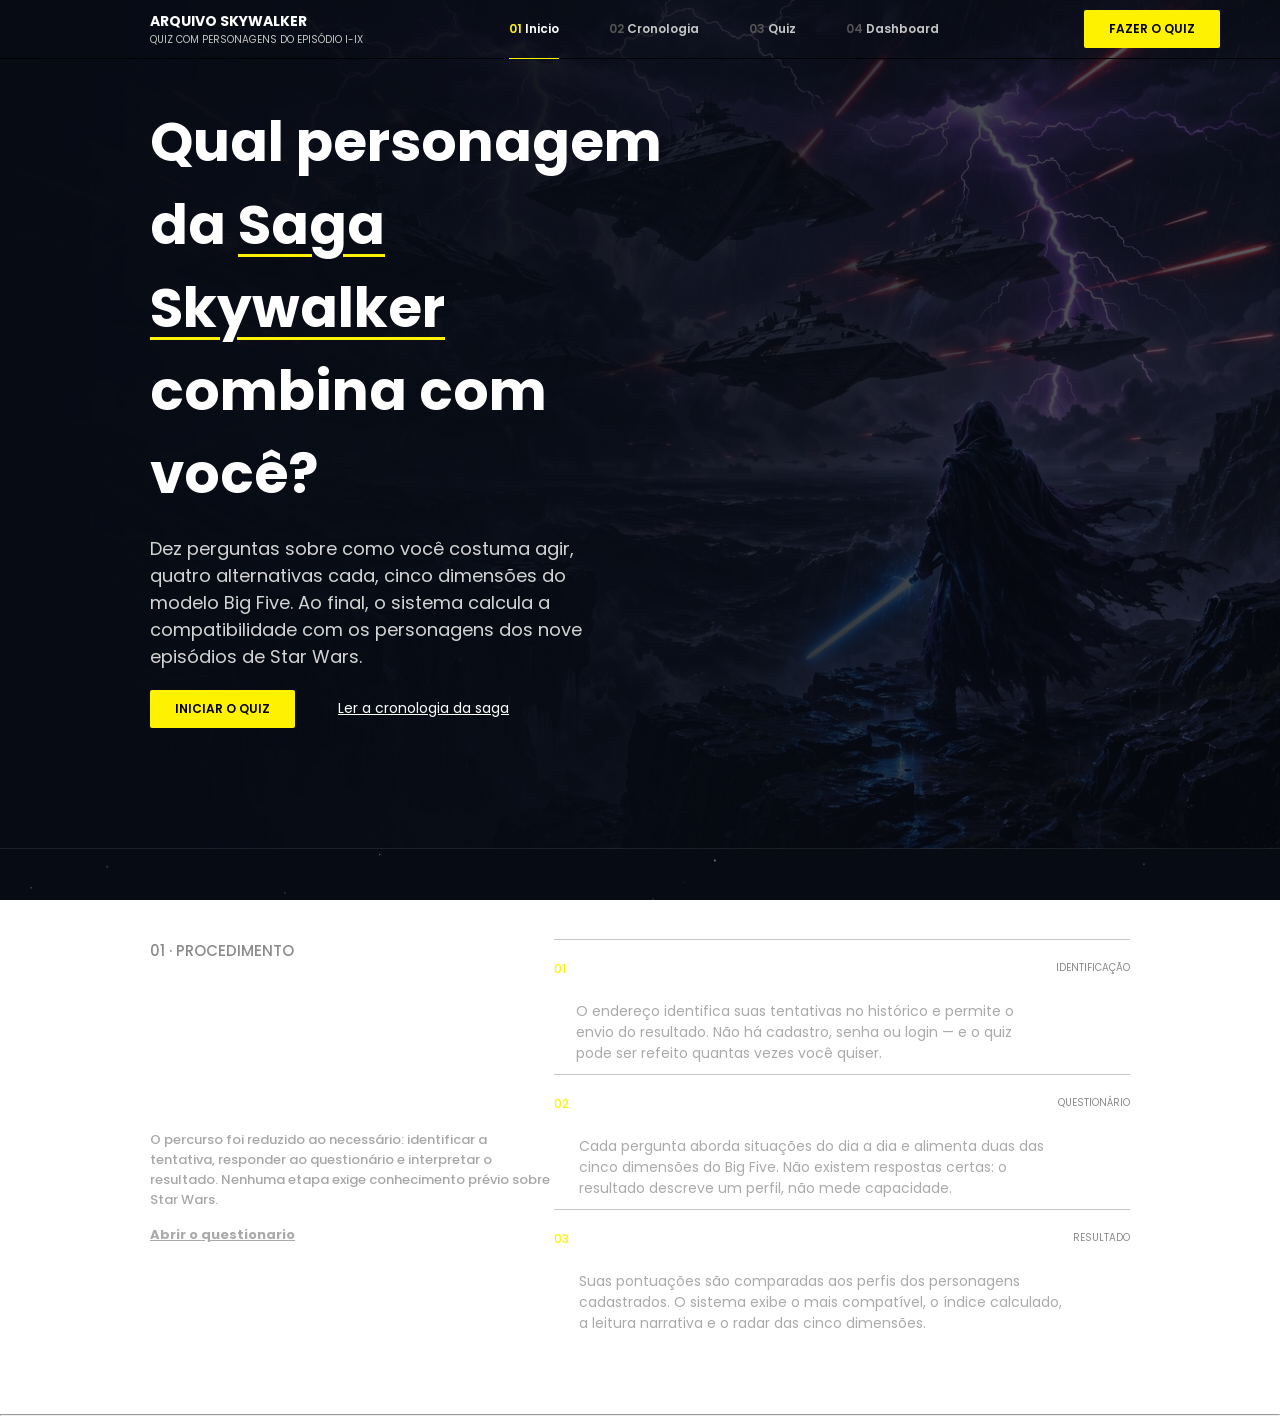
==== Front-End/index.html @ 15edf3e9 "feat: adicionar funcionalidade de mudança de estilo no cabeçalho ao rolar a página" ====
<!DOCTYPE html>
<html lang="pt-BR">
<head>
    <meta charset="UTF-8">
    <meta name="viewport" content="width=device-width, initial-scale=1.0">
    <title>Star Wars</title>
    <link rel="stylesheet" href="./css/style.css">
</head>
<body>
    <div class="fundoEstrela">
        <svg id="starfield" viewBox="0 0 1600 1000" preserveAspectRatio="xMidYMid slice"><circle cx="0.6" cy="182.3" r="0.81" fill="#dbe6ff" opacity="0.40"></circle><circle cx="64.1" cy="291.1" r="0.48" fill="#dbe6ff" opacity="0.57"></circle><circle cx="1483.1" cy="930.6" r="0.28" fill="#dbe6ff" opacity="0.33"></circle><circle cx="88.6" cy="624.9" r="0.81" fill="#dbe6ff" opacity="0.57"></circle><circle cx="870.4" cy="361.8" r="0.27" fill="#dbe6ff" opacity="0.19"></circle><circle cx="994.9" cy="278.3" r="1.00" fill="#dbe6ff" opacity="0.49"></circle><circle cx="1231.8" cy="765.7" r="0.60" fill="#dbe6ff" opacity="0.49"></circle><circle cx="883.2" cy="956.0" r="1.11" fill="#dbe6ff" opacity="0.53"></circle><circle cx="536.5" cy="230.8" r="0.91" fill="#dbe6ff" opacity="0.33"></circle><circle cx="1174.4" cy="551.3" r="0.89" fill="#dbe6ff" opacity="0.21"></circle><circle cx="977.3" cy="179.9" r="1.31" fill="#dbe6ff" opacity="0.32"></circle><circle cx="994.2" cy="416.2" r="1.01" fill="#dbe6ff" opacity="0.41"></circle><circle cx="1307.8" cy="511.3" r="0.28" fill="#dbe6ff" opacity="0.35"></circle><circle cx="280.6" cy="920.6" r="1.22" fill="#dbe6ff" opacity="0.53"></circle><circle cx="1386.1" cy="189.8" r="1.06" fill="#dbe6ff" opacity="0.54"></circle><circle cx="829.9" cy="712.6" r="0.54" fill="#dbe6ff" opacity="0.62"></circle><circle cx="595.5" cy="216.9" r="0.81" fill="#dbe6ff" opacity="0.25"></circle><circle cx="871.9" cy="466.2" r="0.84" fill="#dbe6ff" opacity="0.15"></circle><circle cx="36.6" cy="949.4" r="1.24" fill="#dbe6ff" opacity="0.53"></circle><circle cx="361.7" cy="353.9" r="1.12" fill="#dbe6ff" opacity="0.22"></circle><circle cx="1451.9" cy="892.2" r="1.07" fill="#dbe6ff" opacity="0.30"></circle><circle cx="1292.2" cy="588.5" r="0.91" fill="#dbe6ff" opacity="0.17"></circle><circle cx="1559.2" cy="762.9" r="1.31" fill="#dbe6ff" opacity="0.32"></circle><circle cx="796.3" cy="123.9" r="1.11" fill="#dbe6ff" opacity="0.50"></circle><circle cx="588.5" cy="551.0" r="0.97" fill="#dbe6ff" opacity="0.38"></circle><circle cx="405.3" cy="992.1" r="0.80" fill="#dbe6ff" opacity="0.31"></circle><circle cx="359.7" cy="867.8" r="1.03" fill="#dbe6ff" opacity="0.40"></circle><circle cx="190.6" cy="428.6" r="1.24" fill="#dbe6ff" opacity="0.20"></circle><circle cx="104.7" cy="864.7" r="0.65" fill="#dbe6ff" opacity="0.41"></circle><circle cx="814.5" cy="999.3" r="0.90" fill="#dbe6ff" opacity="0.19"></circle><circle cx="442.5" cy="905.6" r="0.41" fill="#dbe6ff" opacity="0.36"></circle><circle cx="421.1" cy="361.5" r="0.34" fill="#dbe6ff" opacity="0.26"></circle><circle cx="803.4" cy="924.4" r="1.01" fill="#dbe6ff" opacity="0.44"></circle><circle cx="105.2" cy="23.3" r="0.40" fill="#dbe6ff" opacity="0.23"></circle><circle cx="780.5" cy="934.1" r="0.91" fill="#dbe6ff" opacity="0.49"></circle><circle cx="1176.2" cy="904.2" r="0.40" fill="#dbe6ff" opacity="0.60"></circle><circle cx="344.5" cy="212.0" r="0.98" fill="#dbe6ff" opacity="0.40"></circle><circle cx="1359.9" cy="960.2" r="1.14" fill="#dbe6ff" opacity="0.21"></circle><circle cx="1477.5" cy="388.6" r="0.26" fill="#dbe6ff" opacity="0.41"></circle><circle cx="1528.8" cy="608.9" r="0.49" fill="#dbe6ff" opacity="0.49"></circle><circle cx="1037.7" cy="392.3" r="0.58" fill="#dbe6ff" opacity="0.40"></circle><circle cx="533.8" cy="378.7" r="0.30" fill="#dbe6ff" opacity="0.46"></circle><circle cx="851.0" cy="284.7" r="0.43" fill="#dbe6ff" opacity="0.43"></circle><circle cx="531.5" cy="623.3" r="0.62" fill="#dbe6ff" opacity="0.21"></circle><circle cx="1429.9" cy="350.1" r="1.14" fill="#dbe6ff" opacity="0.32"></circle><circle cx="684.2" cy="258.1" r="0.27" fill="#dbe6ff" opacity="0.51"></circle><circle cx="1003.8" cy="116.7" r="1.28" fill="#dbe6ff" opacity="0.48"></circle><circle cx="1209.4" cy="460.4" r="0.41" fill="#dbe6ff" opacity="0.51"></circle><circle cx="349.6" cy="425.4" r="0.83" fill="#dbe6ff" opacity="0.48"></circle><circle cx="1142.8" cy="738.7" r="0.96" fill="#dbe6ff" opacity="0.50"></circle><circle cx="611.4" cy="3.7" r="0.69" fill="#dbe6ff" opacity="0.55"></circle><circle cx="15.5" cy="597.9" r="0.53" fill="#dbe6ff" opacity="0.21"></circle><circle cx="1378.2" cy="459.3" r="0.37" fill="#dbe6ff" opacity="0.22"></circle><circle cx="1090.9" cy="298.1" r="1.19" fill="#dbe6ff" opacity="0.44"></circle><circle cx="1014.2" cy="207.2" r="1.20" fill="#dbe6ff" opacity="0.57"></circle><circle cx="1029.5" cy="674.4" r="1.10" fill="#dbe6ff" opacity="0.15"></circle><circle cx="849.4" cy="980.3" r="0.67" fill="#dbe6ff" opacity="0.15"></circle><circle cx="606.5" cy="81.8" r="1.02" fill="#dbe6ff" opacity="0.54"></circle><circle cx="904.9" cy="542.2" r="0.43" fill="#dbe6ff" opacity="0.37"></circle><circle cx="208.0" cy="963.1" r="1.17" fill="#dbe6ff" opacity="0.21"></circle><circle cx="689.1" cy="667.1" r="1.32" fill="#dbe6ff" opacity="0.58"></circle><circle cx="259.9" cy="941.4" r="1.30" fill="#dbe6ff" opacity="0.23"></circle><circle cx="1012.7" cy="968.5" r="0.28" fill="#dbe6ff" opacity="0.14"></circle><circle cx="556.1" cy="184.7" r="0.25" fill="#dbe6ff" opacity="0.44"></circle><circle cx="123.6" cy="986.4" r="0.96" fill="#dbe6ff" opacity="0.28"></circle><circle cx="510.8" cy="949.3" r="0.74" fill="#dbe6ff" opacity="0.54"></circle><circle cx="1453.2" cy="589.9" r="0.31" fill="#dbe6ff" opacity="0.14"></circle><circle cx="1295.8" cy="274.7" r="1.08" fill="#dbe6ff" opacity="0.39"></circle><circle cx="517.0" cy="653.1" r="0.84" fill="#dbe6ff" opacity="0.29"></circle><circle cx="820.3" cy="841.7" r="1.19" fill="#dbe6ff" opacity="0.25"></circle><circle cx="186.4" cy="531.9" r="0.27" fill="#dbe6ff" opacity="0.23"></circle><circle cx="752.9" cy="527.1" r="0.70" fill="#dbe6ff" opacity="0.48"></circle><circle cx="396.0" cy="313.4" r="1.28" fill="#dbe6ff" opacity="0.33"></circle><circle cx="692.9" cy="86.9" r="1.33" fill="#dbe6ff" opacity="0.51"></circle><circle cx="499.7" cy="831.7" r="1.03" fill="#dbe6ff" opacity="0.30"></circle><circle cx="1157.5" cy="388.2" r="0.76" fill="#dbe6ff" opacity="0.51"></circle><circle cx="1044.3" cy="116.2" r="0.99" fill="#dbe6ff" opacity="0.61"></circle><circle cx="1427.5" cy="519.5" r="1.17" fill="#dbe6ff" opacity="0.48"></circle><circle cx="54.1" cy="635.5" r="0.79" fill="#dbe6ff" opacity="0.14"></circle><circle cx="1157.0" cy="599.3" r="1.14" fill="#dbe6ff" opacity="0.34"></circle><circle cx="357.6" cy="171.3" r="1.06" fill="#dbe6ff" opacity="0.55"></circle><circle cx="577.0" cy="841.8" r="0.92" fill="#dbe6ff" opacity="0.44"></circle><circle cx="559.9" cy="249.8" r="0.43" fill="#dbe6ff" opacity="0.32"></circle><circle cx="754.9" cy="2.7" r="0.65" fill="#dbe6ff" opacity="0.23"></circle><circle cx="202.8" cy="678.4" r="0.67" fill="#dbe6ff" opacity="0.59"></circle><circle cx="918.2" cy="783.1" r="0.42" fill="#dbe6ff" opacity="0.24"></circle><circle cx="1401.7" cy="403.4" r="0.97" fill="#dbe6ff" opacity="0.21"></circle><circle cx="181.3" cy="640.4" r="0.59" fill="#dbe6ff" opacity="0.16"></circle><circle cx="1417.8" cy="465.1" r="0.65" fill="#dbe6ff" opacity="0.15"></circle><circle cx="791.4" cy="159.4" r="0.76" fill="#dbe6ff" opacity="0.41"></circle><circle cx="1558.8" cy="702.7" r="1.23" fill="#dbe6ff" opacity="0.23"></circle><circle cx="1069.5" cy="138.8" r="0.83" fill="#dbe6ff" opacity="0.42"></circle><circle cx="954.3" cy="666.8" r="0.93" fill="#dbe6ff" opacity="0.33"></circle><circle cx="646.0" cy="37.9" r="0.86" fill="#dbe6ff" opacity="0.23"></circle><circle cx="428.5" cy="522.0" r="0.66" fill="#dbe6ff" opacity="0.29"></circle><circle cx="963.3" cy="696.9" r="0.40" fill="#dbe6ff" opacity="0.34"></circle><circle cx="72.7" cy="199.9" r="0.58" fill="#dbe6ff" opacity="0.50"></circle><circle cx="1063.7" cy="455.2" r="1.13" fill="#dbe6ff" opacity="0.17"></circle><circle cx="819.2" cy="298.1" r="0.78" fill="#dbe6ff" opacity="0.30"></circle><circle cx="227.1" cy="569.1" r="0.60" fill="#dbe6ff" opacity="0.19"></circle><circle cx="209.9" cy="462.5" r="1.32" fill="#dbe6ff" opacity="0.29"></circle><circle cx="507.3" cy="173.6" r="0.63" fill="#dbe6ff" opacity="0.36"></circle><circle cx="394.8" cy="577.9" r="0.73" fill="#dbe6ff" opacity="0.56"></circle><circle cx="776.2" cy="466.4" r="0.66" fill="#dbe6ff" opacity="0.42"></circle><circle cx="511.7" cy="532.9" r="0.27" fill="#dbe6ff" opacity="0.60"></circle><circle cx="605.3" cy="456.8" r="0.79" fill="#dbe6ff" opacity="0.34"></circle><circle cx="1576.0" cy="64.6" r="0.73" fill="#dbe6ff" opacity="0.21"></circle><circle cx="1111.9" cy="155.5" r="0.27" fill="#dbe6ff" opacity="0.40"></circle><circle cx="1122.1" cy="383.5" r="0.79" fill="#dbe6ff" opacity="0.16"></circle><circle cx="385.7" cy="379.7" r="1.07" fill="#dbe6ff" opacity="0.13"></circle></svg>
    </div>

    <header>
        <div class="tituloHeader">
            <h1>ARQUIVO SKYWALKER</h1>
            <p>QUIZ COM PERSONAGENS DO EPISÓDIO I-IX</p>
        </div>

        <nav class="navHeader" aria-label="Navegação principal">
            <ol>
                <li class="ativo"><a href="#inicio">Inicio</a></li>
                <li><a href="#cronologia">Cronologia</a></li>
                <li><a href="#quiz">Quiz</a></li>
                <li><a href="#dashboard">Dashboard</a></li>
            </ol>
        </nav>
        <div class="div_buttonsHeader">
            <a href="#quiz" class="botaoQuiz">Fazer o Quiz</a>
        </div>
    </header>

    <main>
        <section class="hero" id="inicio">
            <h1>
                Qual personagem da <span>Saga Skywalker</span> combina com você?
            </h1>
            <p>
                Dez perguntas sobre como você costuma agir, quatro alternativas cada, cinco dimensões do modelo Big Five. Ao final, o sistema calcula a compatibilidade com os personagens dos nove episódios de Star Wars.
            </p>
            <div class="div_linksHero">
                <a href="./pages/quiz.html" class="botaoQuiz">
                    Iniciar o Quiz
                </a>
                <a href="./pages/linhaTempo.html">Ler a cronologia da saga</a>
            </div>
        </section>

        <section class="comoFunciona">
            <div class="div_comoFunciona_texto">
                <p>01 · Procedimento</p>
                <h1>
                    Três etapas, nenhuma conta.
                </h1>
                <p>
                    O percurso foi reduzido ao necessário: identificar a tentativa, responder ao questionário e interpretar o resultado. Nenhuma etapa exige conhecimento prévio sobre Star Wars.
                </p>
                <a href="./pages/quiz.html">Abrir o questionario</a>
            </div>

            <ol >
                <li>
                    <span>01</span>
                    <div>
                        <h1>Um e-mail, sem criar conta</h1>
                        <p>O endereço identifica suas tentativas no histórico e permite o envio do resultado. Não há cadastro, senha ou login — e o quiz pode ser refeito quantas vezes você quiser.</p>
                    </div>
                    <p>Identificação</p>
                </li>
                <li>
                    <span>02</span>
                    <div>
                        <h1>Dez perguntas, quatro alternativas</h1>
                        <p>Cada pergunta aborda situações do dia a dia e alimenta duas das cinco dimensões do Big Five. Não existem respostas certas: o resultado descreve um perfil, não mede capacidade.</p>
                    </div>
                    <p>Questionário</p>
                </li>
                <li>
                    <span>03</span>
                    <div>
                        <h1>Comparação com vinte perfis da saga</h1>
                        <p>Suas pontuações são comparadas aos perfis dos personagens cadastrados. O sistema exibe o mais compatível, o índice calculado, a leitura narrativa e o radar das cinco dimensões.</p>
                    </div>
                    <p>Resultado</p>
                </li>
            </ol>
        </section>

        <section class="modelo"></section>
        <section class="cronologia" id="cronologia"></section>
        <section class="resultado" id="dashboard"></section>
        <section class="cta" id="quiz"></section>
    </main>

    <footer>
        <div>
            <div></div>
            <div></div>
            <div></div>
        </div>
        <hr>
        <div></div>
    </footer>

    <script>
        const itensMenu = document.querySelectorAll(".navHeader ol li");

        itensMenu.forEach((item) => {
            item.querySelector("a").addEventListener("click", () => {
                itensMenu.forEach((outroItem) => {
                    outroItem.classList.remove("ativo");
                });
                item.classList.add("ativo");
            });
        });

        const header = document.querySelector("header");
        const hero = document.querySelector(".hero");

        const atualizarHeader = () => {
            const limiteDeRolagem = 80;
            header.classList.toggle("header-solid", window.scrollY > limiteDeRolagem);
        };

        atualizarHeader();
        window.addEventListener("scroll", atualizarHeader);
    </script>
</body>
</html>
---- Front-End/css/style.css ----
@import url('https://fonts.googleapis.com/css2?family=Poppins:ital,wght@0,100;0,200;0,300;0,400;0,500;0,600;0,700;0,800;0,900;1,100;1,200;1,300;1,400;1,500;1,600;1,700;1,800;1,900&family=Roboto:ital,wght@0,100..900;1,100..900&display=swap');

*{
    margin: 0;
    padding: 0;
    box-sizing: border-box;
    font-family: "Poppins", Arial, Helvetica, sans-serif;
}

html{
    font-size: 62.5%;
    scroll-behavior: smooth;
}

.fundoEstrela{
    position: fixed;
    inset: 0;
    z-index: -10;
    overflow: hidden;
    background-color: #070b14;
}

#starfield{
    width: 100%;
    height: 100%;
    display: block;
}

header{
    display: flex;
    padding: 10px 60px;
    justify-content: space-between;
    align-items: center;
    border-bottom: 1px solid black;
    position: fixed;
    top: 0;
    left: 0;
    width: 100vw;
    z-index: 1000;
    color: #fff;
    padding-left: 150px;
}

header h1{
    font-size: 1.4rem;
}

.tituloHeader p{
    color: #c5c5c5;
}

.navHeader ol {
    display: flex;
    list-style: none;
    counter-reset: item;
}

.navHeader ol li {
    margin: 0 25px;
    counter-increment: item;
    font-size: 1.2rem;
    font-weight: 600;
    color: #c5c5c5;
    transition: color .15s ease;
    cursor: pointer;
}

.navHeader ol li a {
    color: inherit;
    text-decoration: none;
}

main section {
    scroll-margin-top: 80px;
}

.navHeader ol li::before {
    content: "0" counter(item) " ";
    color: #555;
    transition: color .15s ease;
}

.navHeader ol li.ativo {
    color: #fff;
    position: relative;
}

.navHeader ol li.ativo::after {
    content: "";
    position: absolute;
    left: 0;
    bottom: -21px;
    width: 100%;
    height: 1px;
    background-color: #fff200;
}

.navHeader ol li.ativo::before {
    color: #fff200;
}

.hero span{
    text-decoration: underline;
    text-decoration-color: #fff200;
    text-decoration-thickness: 3px;
    text-underline-offset: 10px;
}

.botaoQuiz {
    display: inline-block;
    text-decoration: none;
    background-color: #fff200;
    color: black;
    padding: 10px 25px;
    border-radius: 2px;
    font-size: 1.2rem;
    font-weight: 600;
    text-transform: uppercase;
}

main{
    /* padding: 0px 110px; */
    
    /* background-size: cover; */
}

.hero{
    display: flex;
    flex-direction: column;
    gap: 20px;
    color: #fff;
    background-image:
        linear-gradient(to right, #070B14 0%, rgba(7, 11, 20, 0.938) 45%, rgba(7, 11, 20, 0.503) 100%),
        linear-gradient(to left, #070b1451 0%, rgba(7, 11, 20, 0.056) 45%, rgba(7, 11, 20, 0.001) 100%),
        url("../img/fundoSecaoHero.jpg");
    background-position: center;
    background-size: cover;
    padding-left: 150px;
    padding-top: 100px;
    padding-bottom: 120px;
    border-bottom: 1px solid #5555554a;
}

.hero h1{
    font-size: 5.5rem;
    width: 40vw;
    margin: 0;
    padding: 0;
}

.hero p{
    font-size: 1.8rem;
    width: 35vw;
    color: #d4d4d4;
}

.div_linksHero a:nth-child(2){
    font-size: 1.4rem;
    margin-left: 40px;
    color: #fff;
}

.div_linksHero a:nth-child(2):hover{
    color: #fff200;
    transition: .5s;

}

.comoFunciona{
    display: flex;
    padding: 0px 150px;
    color: #fff;
    margin: 80px 0px;
}

.comoFunciona ol{
    list-style: none;
}

.comoFunciona ol li{
    display: flex;
    border-top: .01px solid #7c7c7c6c;
    margin-top: 10px;
    width: 45vw;
    gap: 10px;
    justify-content: space-between;
}

.comoFunciona ol li span{
    color: #fff200;
    font-size: 1.2rem;
    font-weight: 500;
    margin-top: 20px;
}

.comoFunciona ol li p{
    color: #8b8b8b;
    text-transform: uppercase;
    margin-top: 20px;
}

.comoFunciona ol li div{
    margin-top: 20px;
}

.comoFunciona ol li div h1{
    font-size: 1.7rem;
    font-weight: 500;
}

.comoFunciona ol li div p{
    font-size: 1.4rem;
    color: #aaaaaa;
    margin-top: 15px;
    text-transform: none;
}

.div_comoFunciona_texto{
    display: flex;
    flex-direction: column;
    gap: 15px;
    margin-top: 10px;
}

.div_comoFunciona_texto p:first-child{
    font-size: 1.5rem;
    color: #8b8b8b;
    text-transform: uppercase;
}

.div_comoFunciona_texto h1{
    font-size: 4.6rem;
}

.div_comoFunciona_texto p{
    font-size: 1.3rem;
    color: #a7a7a7;
    font-weight: 500;
    width: 400px;
}

.div_comoFunciona_texto a{
    color: #aaaaaa;
    font-size: 1.3rem;
    font-weight: 700;
}
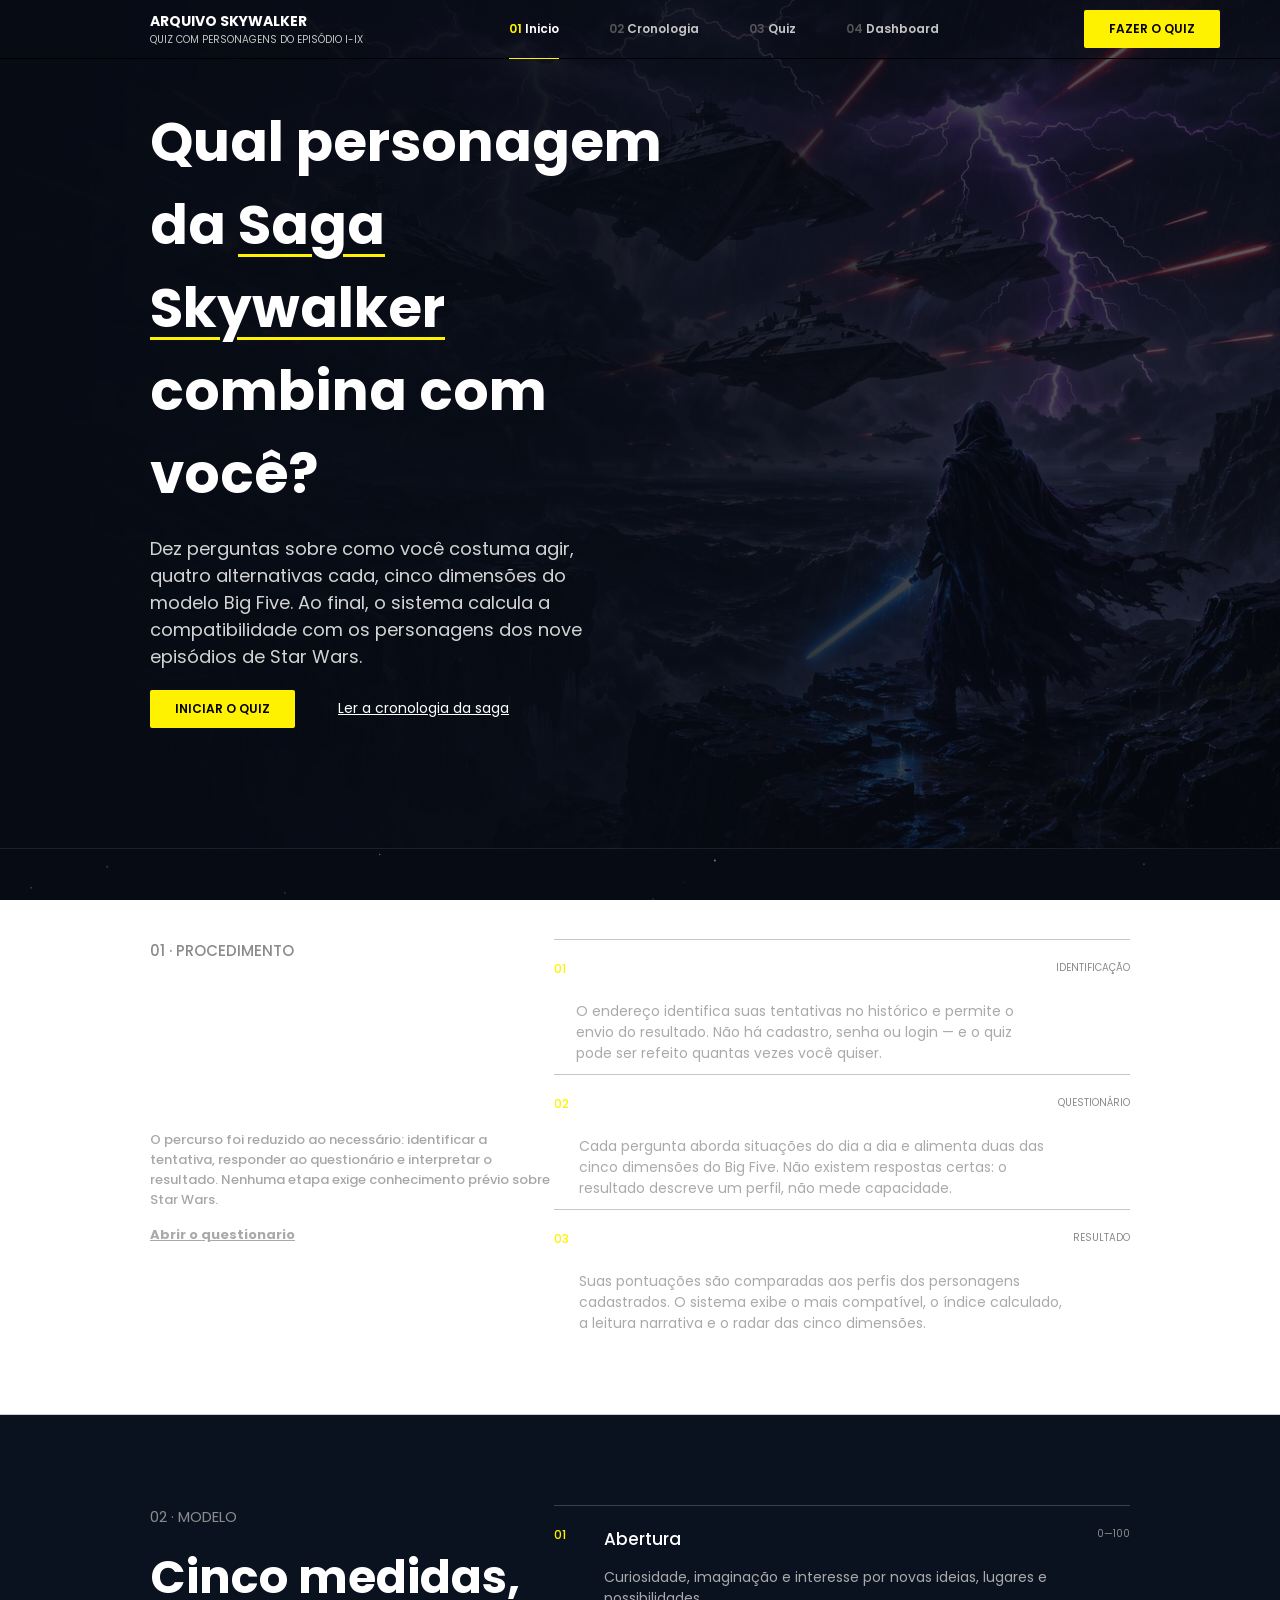
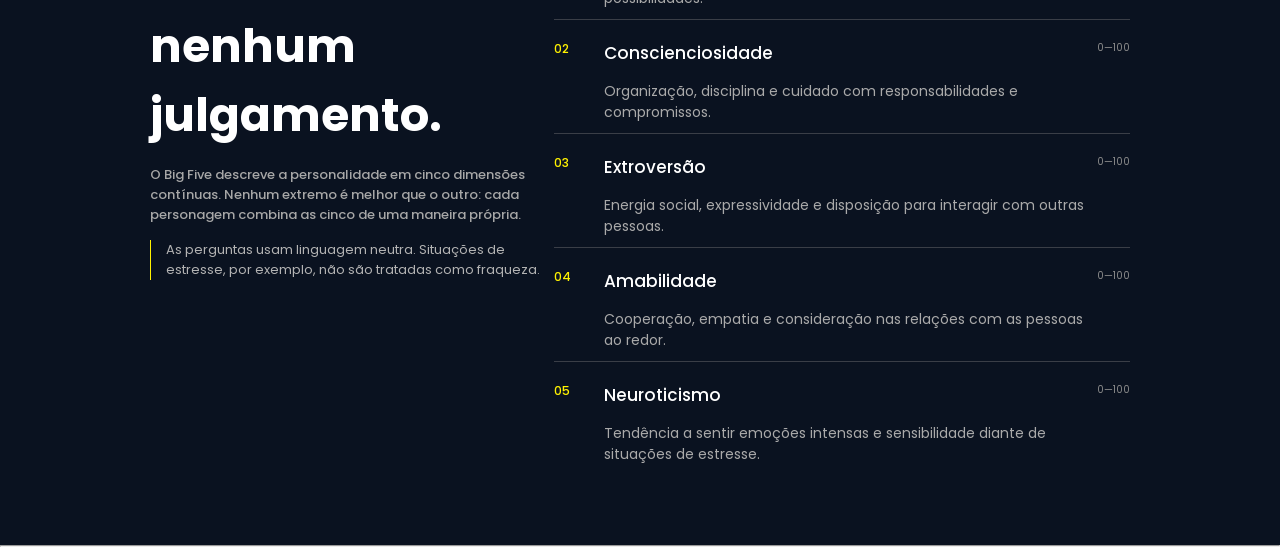
==== commit 0a64281e: "feat: adicionar seção "modelo" com descrição e lista de características" ====
--- a/Front-End/index.html
+++ b/Front-End/index.html
@@ -86,7 +86,67 @@
             </ol>
         </section>
 
-        <section class="modelo"></section>
+        <section class="modelo">
+            <div class="div_modelo_texto">
+                <p>02 · Modelo</p>
+                <h1>
+                    Cinco medidas, nenhum julgamento.
+                </h1>
+                <p class="modelo_p_intro">
+                    O Big Five descreve a personalidade em cinco dimensões contínuas. Nenhum extremo é melhor que o outro: cada personagem combina as cinco de uma maneira própria.
+                </p>
+
+                <p class="modelo_p_aviso">
+                    As perguntas usam linguagem neutra. Situações de estresse, por exemplo, não são tratadas como fraqueza.
+                </p>
+
+            </div>
+
+            <ol >
+                <li>
+                    <span>01</span>
+                    <div>
+                        <h1>Abertura</h1>
+                        <p>Curiosidade, imaginação e interesse por novas ideias, lugares e possibilidades.</p>
+                    </div>
+                    <p>0—100</p>
+                </li>
+                <li>
+                    <span>02</span>
+                    <div>
+                        <h1>Conscienciosidade</h1>
+                        <p>Organização, disciplina e cuidado com responsabilidades e compromissos.</p>
+                    </div>
+                    <p>0—100</p>
+                </li>
+                <li>
+                    <span>03</span>
+                    <div>
+                        <h1>Extroversão</h1>
+                        <p>Energia social, expressividade e disposição para interagir com outras pessoas.</p>
+                    </div>
+                    <p>0—100</p>
+                </li>
+                <li>
+                    <span>04</span>
+                    <div>
+                        <h1>Amabilidade</h1>
+                        <p>Cooperação, empatia e consideração nas relações com as pessoas ao redor.</p>
+                    </div>
+                    <p>0—100</p>
+                </li>
+                <li>
+                    <span>05</span>
+                    <div>
+                        <h1>Neuroticismo</h1>
+                        <p>Tendência a sentir emoções intensas e sensibilidade diante de situações de estresse.</p>
+                    </div>
+                    <p>0—100</p>
+                </li>
+            </ol>
+        </section>
+
+
         <section class="cronologia" id="cronologia"></section>
         <section class="resultado" id="dashboard"></section>
         <section class="cta" id="quiz"></section>
--- a/Front-End/css/style.css
+++ b/Front-End/css/style.css
@@ -39,6 +39,12 @@
     z-index: 1000;
     color: #fff;
     padding-left: 150px;
+    background-color: transparent;
+    transition: background-color .3s ease;
+}
+
+header.header-solid{
+    background-color: #070B14;
 }
 
 header h1{
@@ -170,7 +176,9 @@
     display: flex;
     padding: 0px 150px;
     color: #fff;
-    margin: 80px 0px;
+    margin-top: 80px;
+    padding-bottom: 80px;
+    border-bottom: 1px solid #5555554a;
 }
 
 .comoFunciona ol{
@@ -243,4 +251,95 @@
     color: #aaaaaa;
     font-size: 1.3rem;
     font-weight: 700;
+}
+
+.modelo{
+    display: flex;
+    padding: 80px 150px;
+    color: #fff;
+    background-color: #0A1220;
+    /* margin: 80px 0px; */
+}
+
+.modelo ol{
+    list-style: none;
+}
+
+.modelo ol li{
+    display: flex;
+    border-top: .01px solid #7c7c7c6c;
+    margin-top: 10px;
+    width: 45vw;
+    gap: 10px;
+    justify-content: space-between;
+}
+
+.modelo ol li span{
+    width: 40px;      /* coluna fixa para o número */
+    flex-shrink: 0;
+    color: #fff200;
+    font-size: 1.2rem;
+    font-weight: 500;
+    margin-top: 20px;
+}
+
+.modelo ol li p{
+    color: #8b8b8b;
+    text-transform: uppercase;
+    margin-top: 20px;
+}
+
+.modelo ol li div{
+    margin-top: 20px;
+    flex: 1;
+}
+
+.modelo ol li div h1{
+    font-size: 1.7rem;
+    font-weight: 500;
+}
+
+.modelo ol li div p{
+    font-size: 1.4rem;
+    color: #aaaaaa;
+    margin-top: 15px;
+    text-transform: none;
+}
+
+.div_modelo_texto{
+    display: flex;
+    flex-direction: column;
+    gap: 15px;
+    margin-top: 10px;
+}
+
+.div_modelo_texto p:first-child{
+    font-size: 1.5rem;
+    color: #8b8b8b;
+    text-transform: uppercase;
+}
+
+.div_modelo_texto h1{
+    font-size: 4.6rem;
+}
+
+.modelo_p_intro{
+    font-size: 1.3rem;
+    color: #a7a7a7;
+    font-weight: 500;
+    width: 400px;
+}
+
+.div_modelo_texto a{
+    color: #aaaaaa;
+    font-size: 1.3rem;
+    font-weight: 700;
+}
+
+.modelo_p_aviso{
+    border-left: #fff200 1px solid;
+    padding-left: 15px;
+    font-size: 1.3rem;
+    width: 400px;
+    color: #b3b3b3;
 }
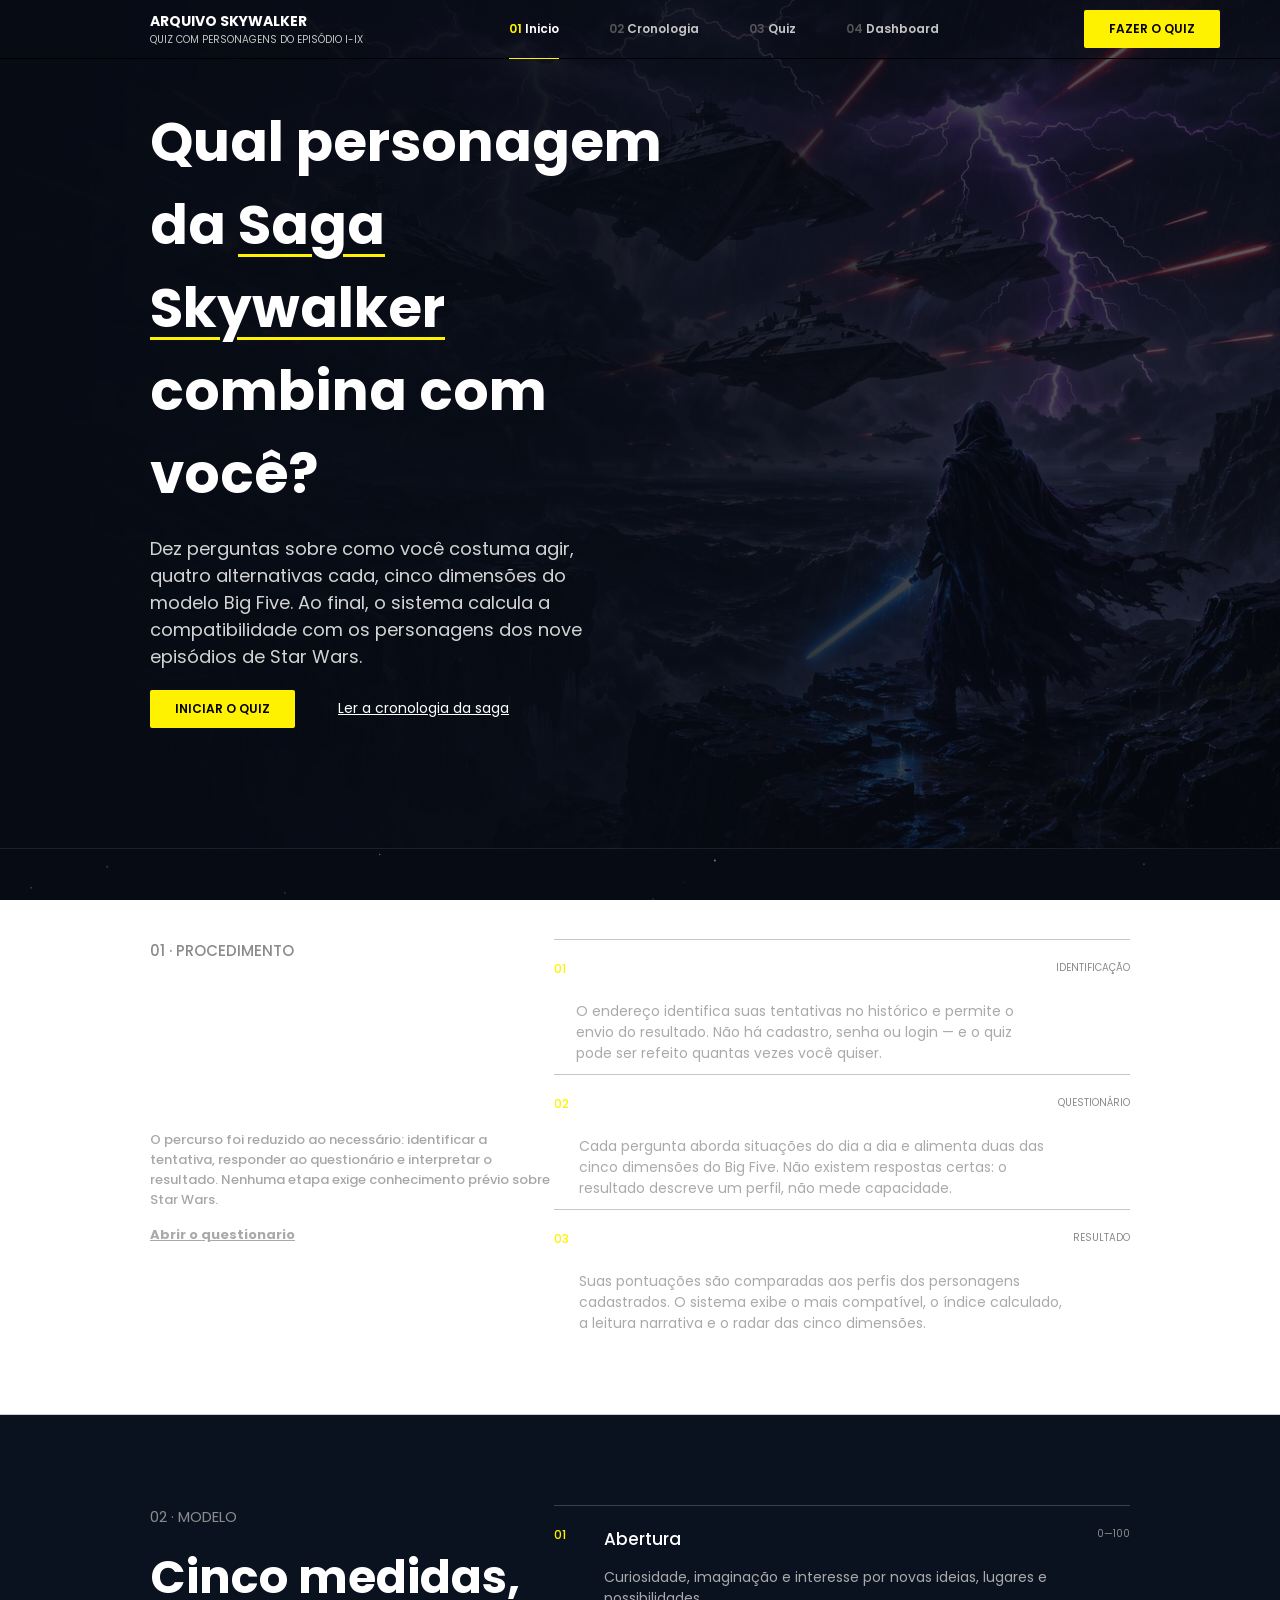
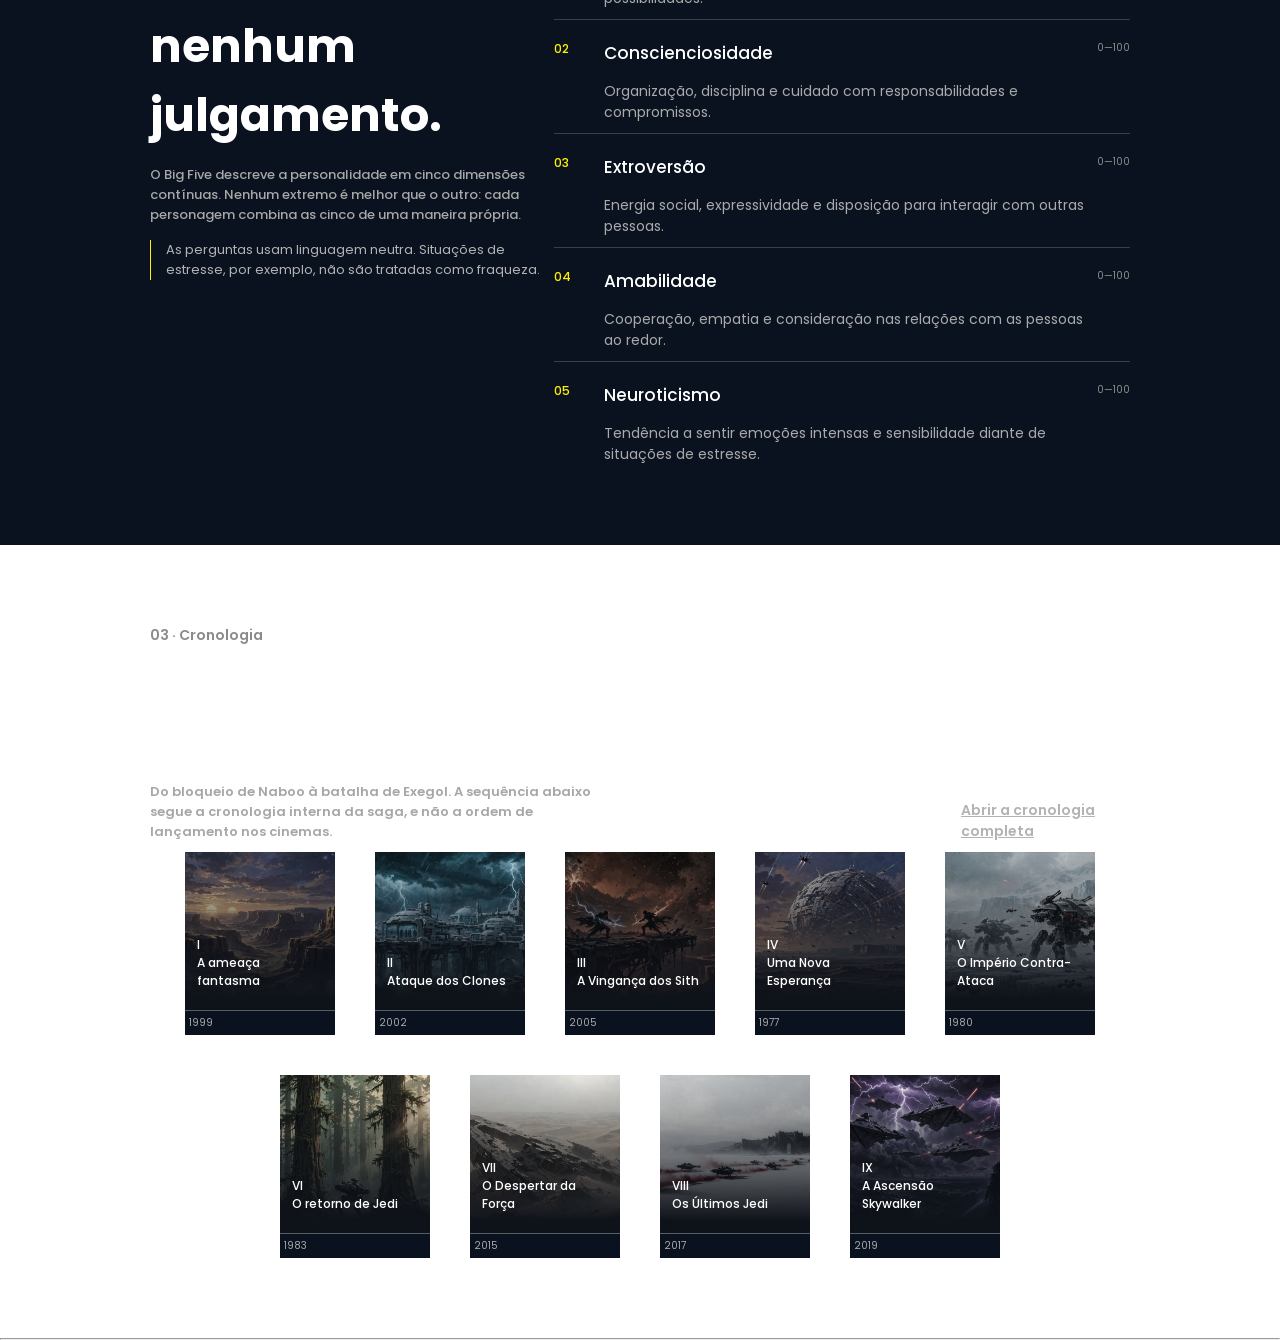
==== commit ea1fa7d9: "feat: adicionar seção "cronologia" com episódios e links para a linha do tempo" ====
--- a/Front-End/index.html
+++ b/Front-End/index.html
@@ -146,8 +146,109 @@
             </ol>
         </section>
 
-
-        <section class="cronologia" id="cronologia"></section>
+        <section class="cronologia" id="cronologia">
+            <div class="div_cronologia">
+                <div>
+                    <p>
+                        03 · Cronologia
+                    </p>
+                    <h1>
+                        Nove episódios, em ordem de história.
+                    </h1>
+                    <p>
+                        Do bloqueio de Naboo à batalha de Exegol. A sequência abaixo segue a cronologia interna da saga, e não a ordem de lançamento nos cinemas.
+                    </p>
+                </div>
+                <a href="./pages/linhaTempo.html">Abrir a cronologia completa</a>
+            </div>
+
+            <ol>
+                <li>
+                    <a class="card_cronologia card_ep1" href="./pages/linhaTempo.html" >
+                        <div class="card" >
+                            <p>I</p>
+                            <p>A ameaça fantasma</p>
+                        </div>
+                        <p>1999</p>
+                    </a>
+                </li>
+                <li>
+                    <a class="card_cronologia card_ep2" href="./pages/linhaTempo.html" >
+                        <div class="card" >
+                            <p>II</p>
+                            <p>Ataque dos Clones</p>
+                        </div>
+                        <p>2002</p>
+                    </a>
+                </li>
+                <li>
+                    <a class="card_cronologia card_ep3" href="./pages/linhaTempo.html" >
+                        <div class="card" >
+                            <p>III</p>
+                            <p>A Vingança dos Sith</p>
+                        </div>
+                        <p>2005</p>
+                    </a>
+                </li>
+                <li>
+                    <a class="card_cronologia card_ep4" href="./pages/linhaTempo.html" >
+                        <div class="card" >
+                            <p>IV</p>
+                            <p>Uma Nova Esperança</p>
+                        </div>
+                        <p>1977</p>
+                    </a>
+                </li>
+                <li>
+                    <a class="card_cronologia card_ep5" href="./pages/linhaTempo.html" >
+                        <div class="card" >
+                            <p>V</p>
+                            <p>O Império Contra-Ataca</p>
+                        </div>
+                        <p>1980</p>
+                    </a>
+                </li>
+                <li>
+                    <a class="card_cronologia card_ep6" href="./pages/linhaTempo.html" >
+                        <div class="card" >
+                            <p>VI</p>
+                            <p>O retorno de Jedi</p>
+                        </div>
+                        <p>1983</p>
+                    </a>
+                </li>
+                <li>
+                    <a class="card_cronologia card_ep7" href="./pages/linhaTempo.html" >
+                        <div class="card" >
+                            <p>VII</p>
+                            <p>O Despertar da Força</p>
+                        </div>
+                        <p>2015</p>
+                    </a>
+                </li>
+                <li>
+                    <a class="card_cronologia card_ep8" href="./pages/linhaTempo.html" >
+                        <div class="card" >
+                            <p>VIII</p>
+                            <p>Os Últimos Jedi</p>
+                        </div>
+                        <p>2017</p>
+                    </a>
+                </li>
+                <li>
+                    <a class="card_cronologia card_ep9" href="./pages/linhaTempo.html" >
+                        <div class="card" >
+                            <p>IX</p>
+                            <p>A Ascensão Skywalker</p>
+                        </div>
+                        <p>2019</p>
+                    </a>
+                </li>
+            </ol>
+
+        </section>
+
+
         <section class="resultado" id="dashboard"></section>
         <section class="cta" id="quiz"></section>
     </main>
--- a/Front-End/css/style.css
+++ b/Front-End/css/style.css
@@ -342,4 +342,156 @@
     font-size: 1.3rem;
     width: 400px;
     color: #b3b3b3;
-}+}
+
+.cronologia{
+    padding: 80px 150px;
+}
+
+.div_cronologia{
+    display: flex;
+    align-items: flex-end;
+    gap: 100px;
+}
+
+.div_cronologia a{
+    color: #b3b3b3;
+    font-size: 1.4rem;
+    font-weight: 600;
+}
+
+.div_cronologia a:hover{
+    color: #fff200;
+    transition: .5s;
+}
+
+.div_cronologia div p:first-child{
+    font-size: 1.4rem;
+    color: #8b8b8b;
+}
+
+.div_cronologia div h1{
+    color: #fff;
+    font-size: 4.5rem;
+}
+
+.div_cronologia div p{
+    font-size: 1.3rem;
+    color: #a7a7a7;
+    width: 470px;
+    font-weight: 600;
+}
+
+.cronologia ol{
+    list-style: none;
+    color: #fff;
+    margin-top: 10px;
+    display: flex;
+    flex-wrap: wrap;
+    gap: 40px;
+    justify-content: center;
+}
+
+.card_cronologia{
+    display: block;
+    width: 150px;
+    position: relative;
+    isolation: isolate;
+    text-decoration: none;
+}
+
+.card_cronologia::before {
+    content: "";
+    position: absolute;
+    inset: 0;
+    background-image:
+        linear-gradient(180deg,rgba(106, 116, 158, 0) 0%, rgba(10, 18, 32, 1) 80%),
+        url("../img/ep1.jpg");
+    background-size: cover;
+    background-position: center;
+    filter: grayscale(50%);
+    z-index: 0;
+}
+
+.card_ep2::before {
+    background-image:
+        linear-gradient(180deg,rgba(106, 116, 158, 0) 0%, rgba(10, 18, 32, 1) 80%),
+        url("../img/ep2.jpg");
+}
+
+.card_ep3::before {
+    background-image:
+        linear-gradient(180deg,rgba(106, 116, 158, 0) 0%, rgba(10, 18, 32, 1) 80%),
+        url("../img/ep3.jpg");
+}
+
+.card_ep4::before {
+    background-image:
+        linear-gradient(180deg,rgba(106, 116, 158, 0) 0%, rgba(10, 18, 32, 1) 80%),
+        url("../img/ep4.jpg");
+}
+
+.card_ep5::before {
+    background-image:
+        linear-gradient(180deg,rgba(106, 116, 158, 0) 0%, rgba(10, 18, 32, 1) 80%),
+        url("../img/ep5.jpg");
+}
+
+.card_ep6::before {
+    background-image:
+        linear-gradient(180deg,rgba(106, 116, 158, 0) 0%, rgba(10, 18, 32, 1) 80%),
+        url("../img/ep6.jpg");
+}
+
+.card_ep7::before {
+    background-image:
+        linear-gradient(180deg,rgba(106, 116, 158, 0) 0%, rgba(10, 18, 32, 1) 80%),
+        url("../img/ep7.jpg");
+}
+
+.card_ep8::before {
+    background-image:
+        linear-gradient(180deg,rgba(106, 116, 158, 0) 0%, rgba(10, 18, 32, 1) 80%),
+        url("../img/ep8.jpg");
+}
+
+.card_ep9::before {
+    background-image:
+        linear-gradient(180deg,rgba(106, 116, 158, 0) 0%, rgba(10, 18, 32, 1) 80%),
+        url("../img/ep9.jpg");
+}
+
+.card_cronologia:hover::before {
+    filter: grayscale(0%);
+}
+
+.card_cronologia .card{
+    display: flex;
+    flex-direction: column;
+    justify-content: flex-end;
+    position: relative;
+    width: 150px;
+    height: 150px;
+    padding: 12px;
+    z-index: 1;
+}
+
+.card_cronologia .card p{
+    position: relative;
+    margin: 0;
+    color: #fff;
+    z-index: 1;
+    font-weight: 500;
+    font-size: 1.2rem;
+}
+
+.card_cronologia > p{
+    position: relative;
+    margin-top: 8px;
+    color: #a7a7a7;
+    font-size: 1rem;
+    z-index: 1;
+    background-color: #0A1220;
+    padding: 4px;
+    border-top: 1px solid #a7a7a780;
+}
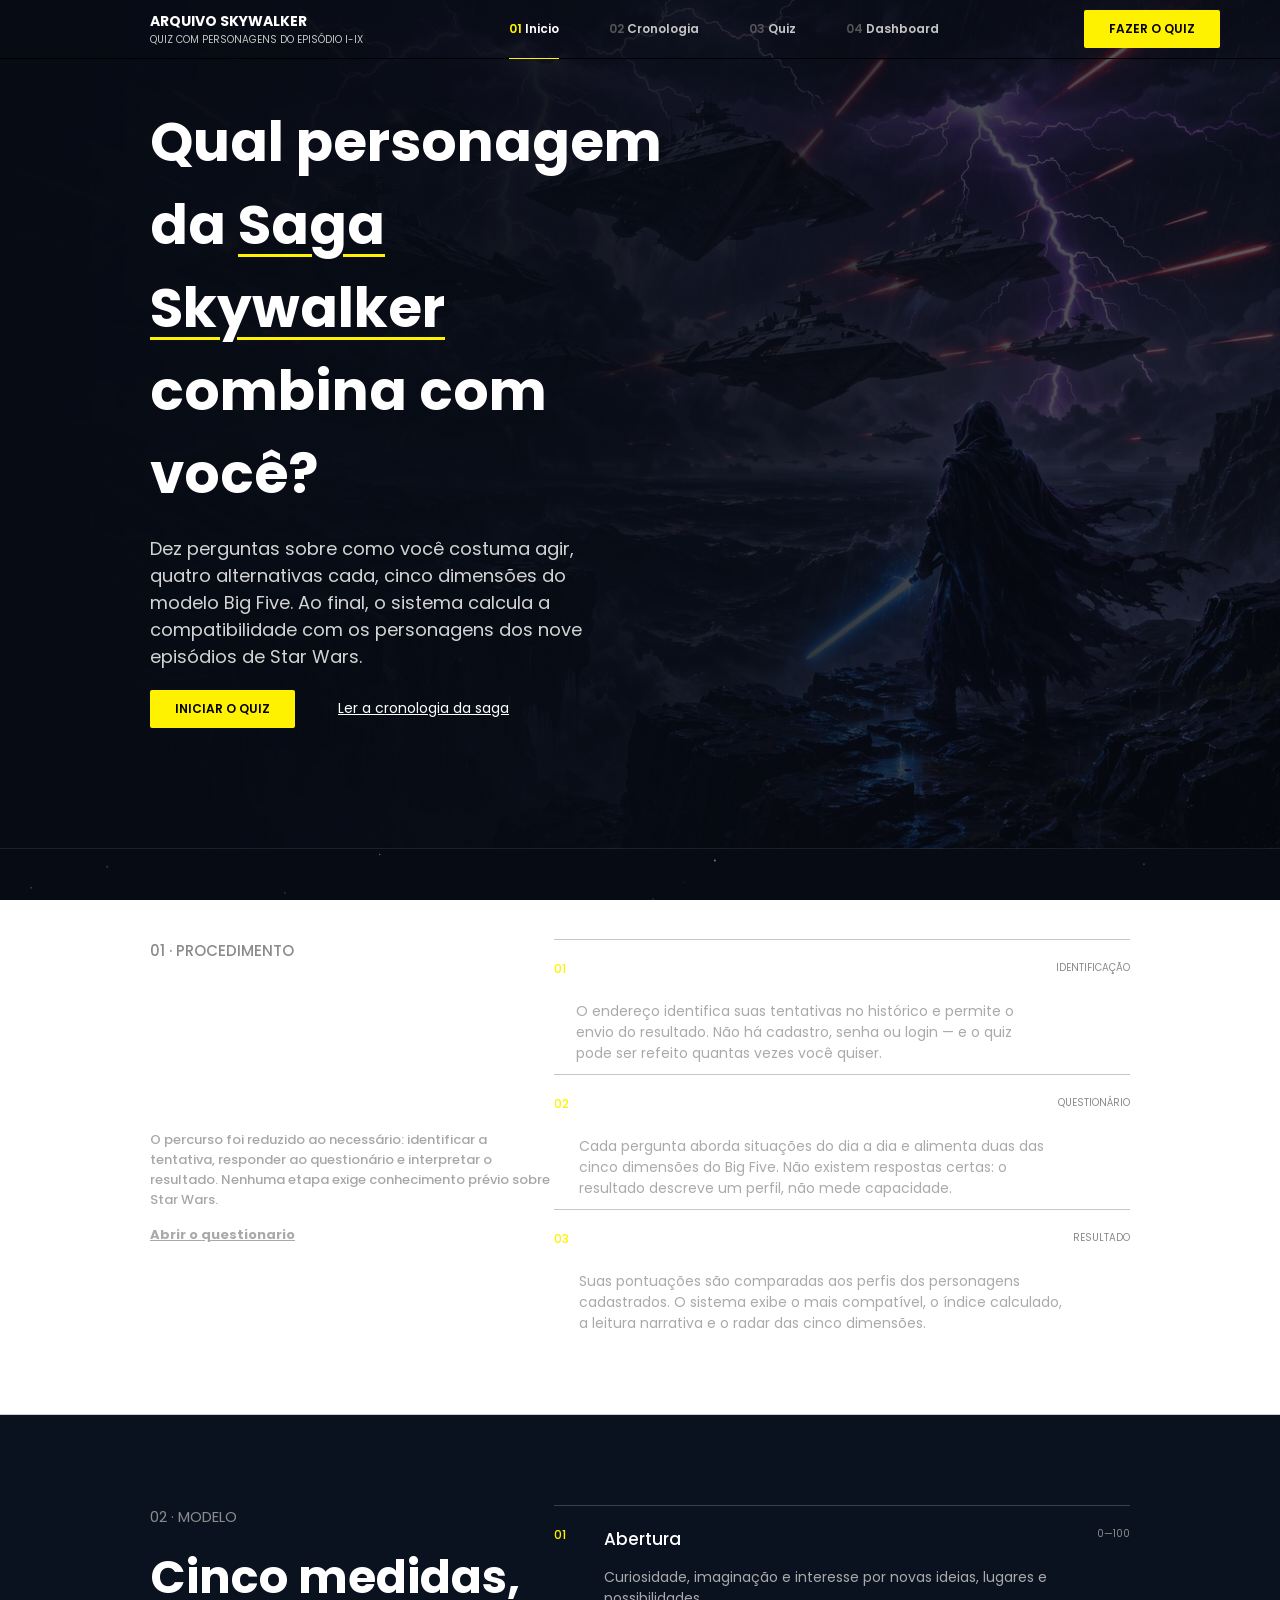
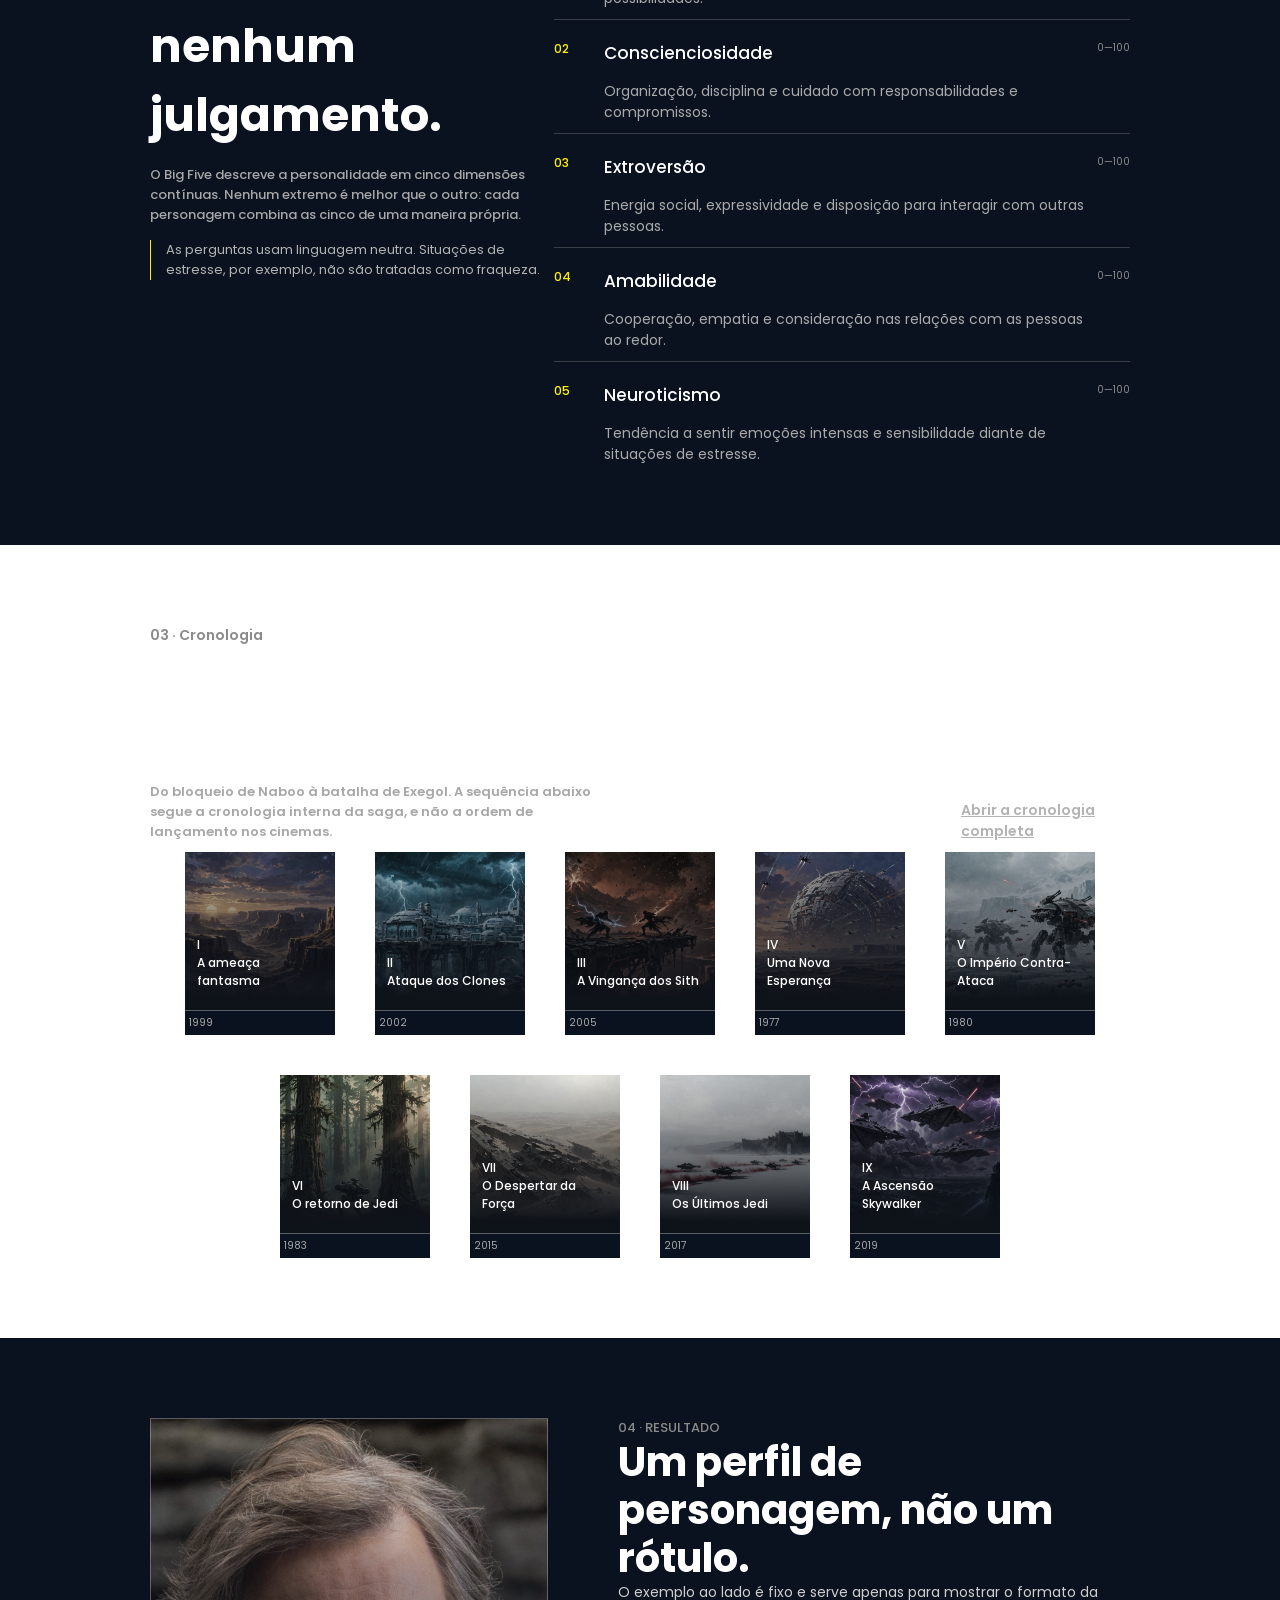
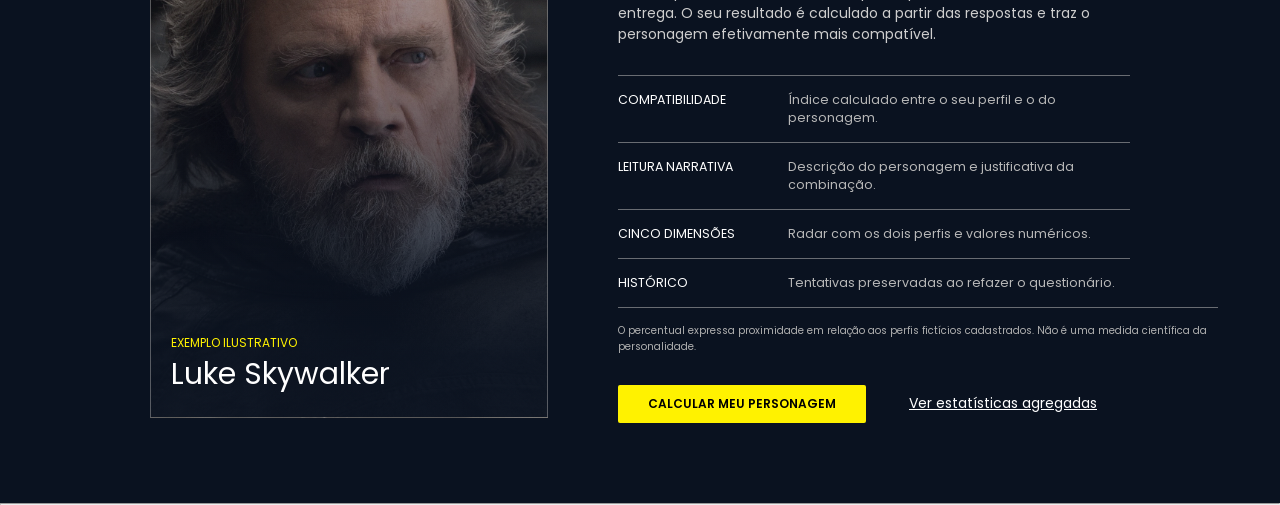
==== commit 5a2e41b7: "feat: adicionar seção "resultado" com informações de personagem e botões de ação" ====
--- a/Front-End/index.html
+++ b/Front-End/index.html
@@ -249,7 +249,43 @@
         </section>
 
 
-        <section class="resultado" id="dashboard"></section>
+        <section class="resultado" id="dashboard">
+            <div class="resultado_card">
+                <p>Exemplo ilustrativo</p>
+                <h1>Luke Skywalker</h1>
+            </div>
+
+            <div class="div_texto_resultado">
+                <p class="p_resultado1">04 · Resultado</p>
+                <h1>Um perfil de personagem, não um rótulo.</h1>
+                <p class="p_resultado2">O exemplo ao lado é fixo e serve apenas para mostrar o formato da entrega. O seu resultado é calculado a partir das respostas e traz o personagem efetivamente mais compatível.</p>
+
+                <ol>
+                    <li>
+                        <p>Compatibilidade</p>
+                        <p>Índice calculado entre o seu perfil e o do personagem.</p>
+                    </li>
+                    <li>
+                        <p>Leitura narrativa</p>
+                        <p>Descrição do personagem e justificativa da combinação.</p>
+                    </li>
+                    <li>
+                        <p>Cinco dimensões</p>
+                        <p>Radar com os dois perfis e valores numéricos.</p>
+                    </li>
+                    <li>
+                        <p>Histórico</p>
+                        <p>Tentativas preservadas ao refazer o questionário.</p>
+                    </li>
+                </ol>
+                <p class="p_resultado3">O percentual expressa proximidade em relação aos perfis fictícios cadastrados. Não é uma medida científica da personalidade.</p>
+                <div class="resultado_botoes">
+                    <a href="">Calcular meu personagem</a>
+                    <a href="">Ver estatísticas agregadas</a>
+                </div>
+            </div>
+        </section>
+
         <section class="cta" id="quiz"></section>
     </main>
 
--- a/Front-End/css/style.css
+++ b/Front-End/css/style.css
@@ -126,7 +126,7 @@
 
 main{
     /* padding: 0px 110px; */
-    
+
     /* background-size: cover; */
 }
 
@@ -275,7 +275,7 @@
 }
 
 .modelo ol li span{
-    width: 40px;      /* coluna fixa para o número */
+    width: 40px;      /* coluna fixa para o nÃºmero */
     flex-shrink: 0;
     color: #fff200;
     font-size: 1.2rem;
@@ -495,3 +495,125 @@
     padding: 4px;
     border-top: 1px solid #a7a7a780;
 }
+
+.resultado{
+    display: flex;
+    background-color: #0A1220;
+    padding: 80px 150px;
+}
+
+.resultado_card{
+    width: 35vw;
+    height: 600px;
+    display: flex;
+    flex-direction: column;
+    justify-content: flex-end;
+    padding: 20px;
+    background-image:
+        linear-gradient(180deg,rgba(106, 116, 158, 0) 0%, rgba(10, 18, 32, 0.941) 90%),
+        url("../img/luke.webp");
+    background-position: center;
+    background-size: cover;
+    border: 1px solid #afafaf75;
+}
+
+.resultado_card p{
+    text-transform: uppercase;
+    color: #fff200;
+    font-size: 1.2rem;
+}
+
+.resultado_card h1{
+    color: #fff;
+    font-size: 3rem;
+    font-weight: 400;
+}
+
+.div_texto_resultado{
+    color: #fff;
+    margin-left: 70px;
+    width: 40vw;
+}
+
+.div_texto_resultado .p_resultado1{
+    color: #8b8b8b;
+    font-size: 1.3rem;
+    text-transform: uppercase;
+    font-weight: 500;
+}
+
+.div_texto_resultado h1{
+    font-size: 4rem;
+    line-height: 1.2;
+}
+
+.div_texto_resultado .p_resultado2{
+    color: #cecece;
+    font-size: 1.4rem;
+}
+
+.div_texto_resultado ol{
+    list-style: none;
+    margin-top: 30px;
+}
+
+.div_texto_resultado ol li{
+    display: grid;
+    grid-template-columns: 170px 1fr;
+    grid-template-rows: auto;
+    grid-template-areas:
+        "item-1 item-2";
+    border-top: 1px solid #a7a7a79a;
+}
+
+.div_texto_resultado ol li p{
+    padding: 15px 0px;
+}
+
+.div_texto_resultado ol li p:nth-child(1){
+    grid-area: item-1;
+    text-transform: uppercase;
+    color: #fff;
+    font-size: 1.25rem;
+}
+
+.div_texto_resultado ol li p:nth-child(2){
+    grid-area: item-2;
+    color: #b9b9b9;
+    font-size: 1.25rem;
+}
+
+.p_resultado3{
+    border-top: 1px solid #a7a7a79a;
+    padding: 15px 0px;
+    color: #afafaf;
+    width: 600px;
+}
+
+.resultado_botoes{
+
+}
+
+.resultado_botoes a:first-child{
+    background-color: #fff200;
+    text-transform: uppercase;
+    color: #000;
+    padding: 10px 30px;
+    text-decoration: none;
+    font-size: 1.2rem;
+    font-weight: 600;
+    border-radius: 2px;
+    display: inline-block;
+    margin-top: 15px;
+}
+
+.resultado_botoes a:nth-child(2){
+    font-size: 1.4rem;
+    margin-left: 40px;
+    color: #fff;
+}
+
+.resultado_botoes a:nth-child(2):hover{
+    color: #fff200;
+    transition: .5s;
+}
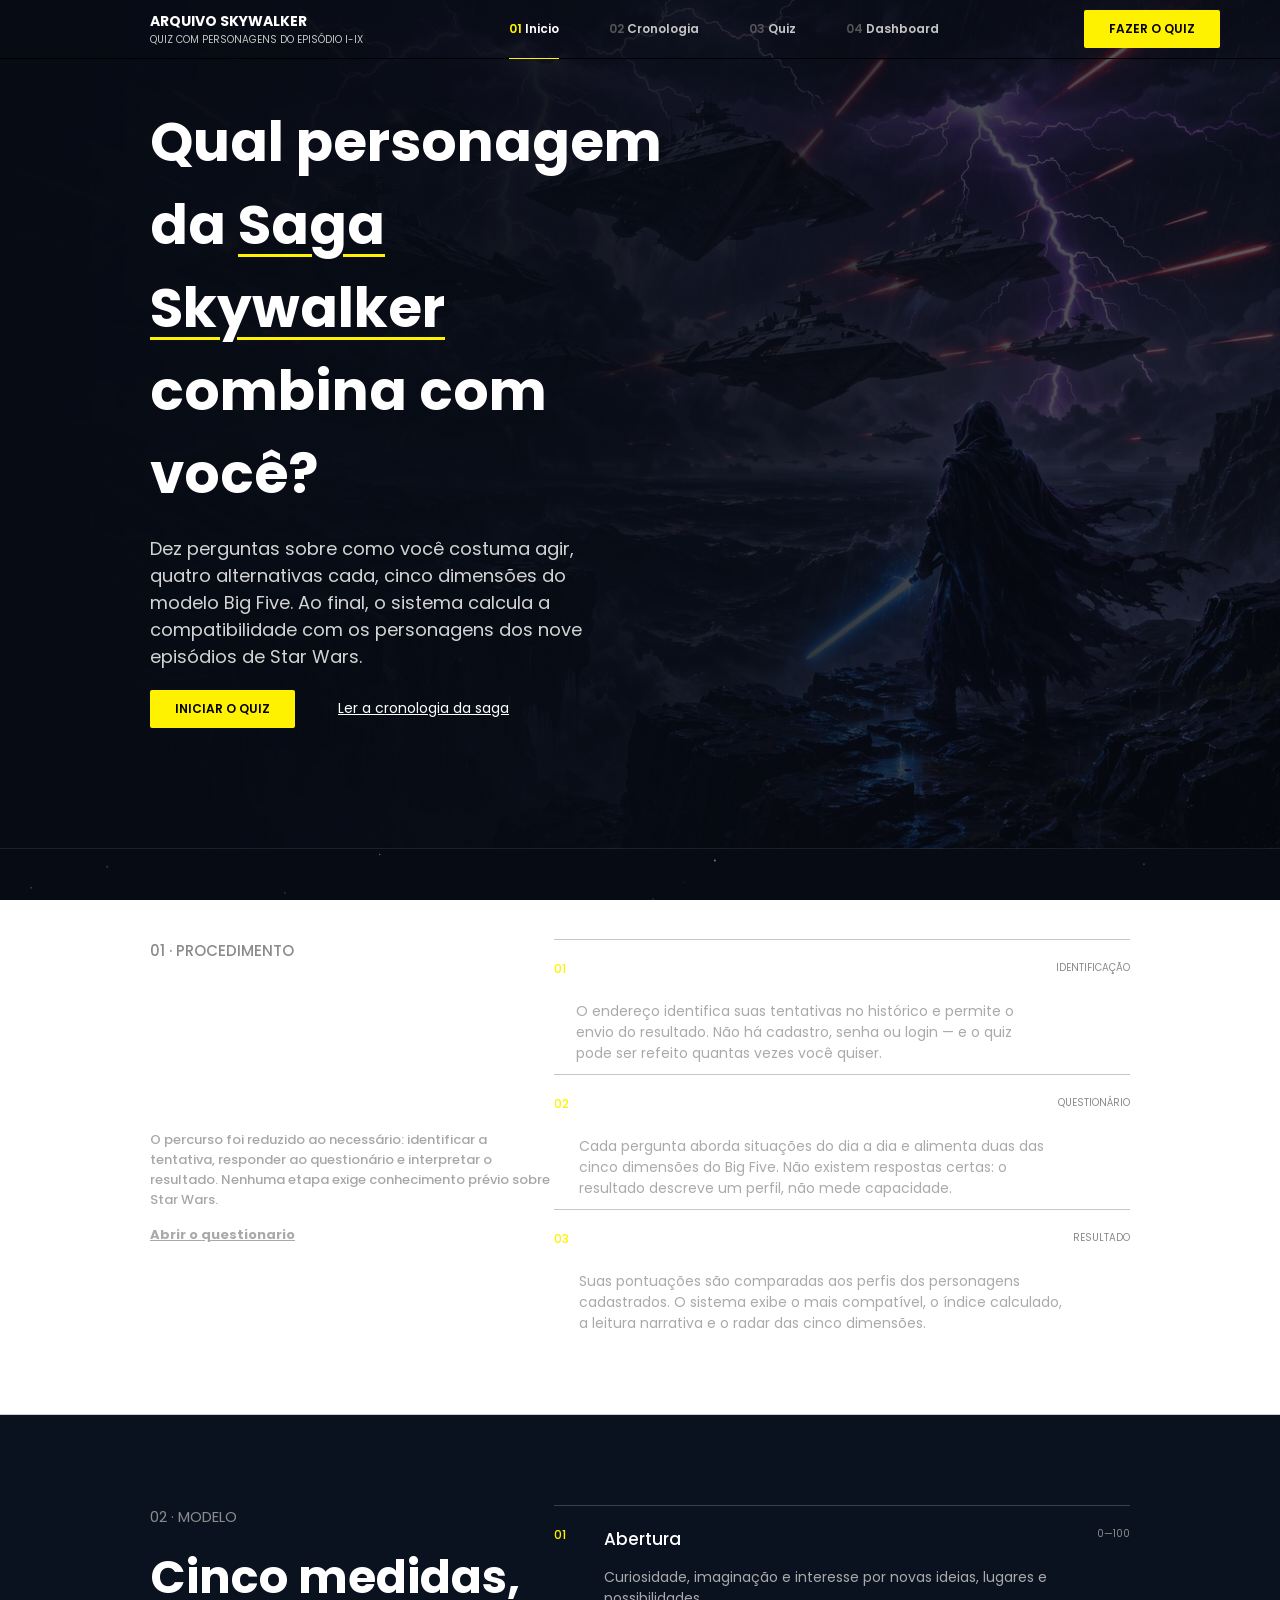
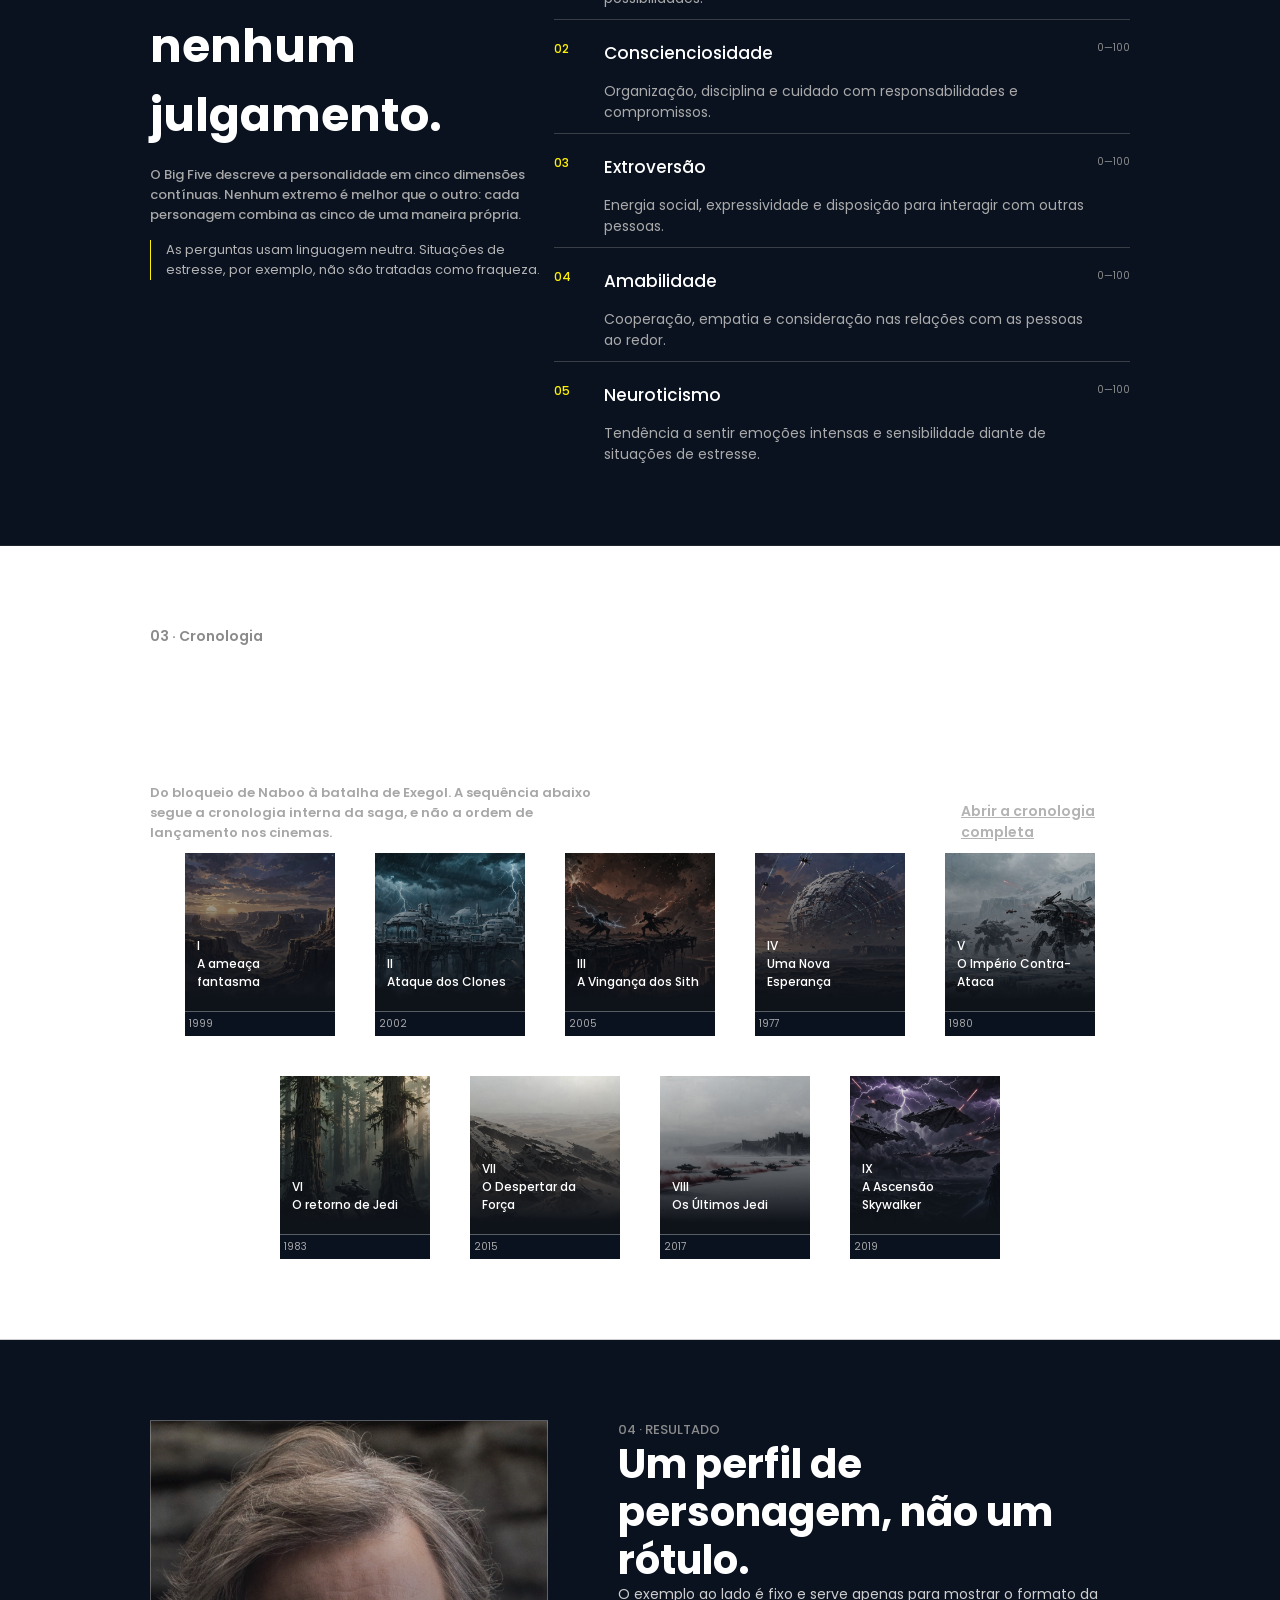
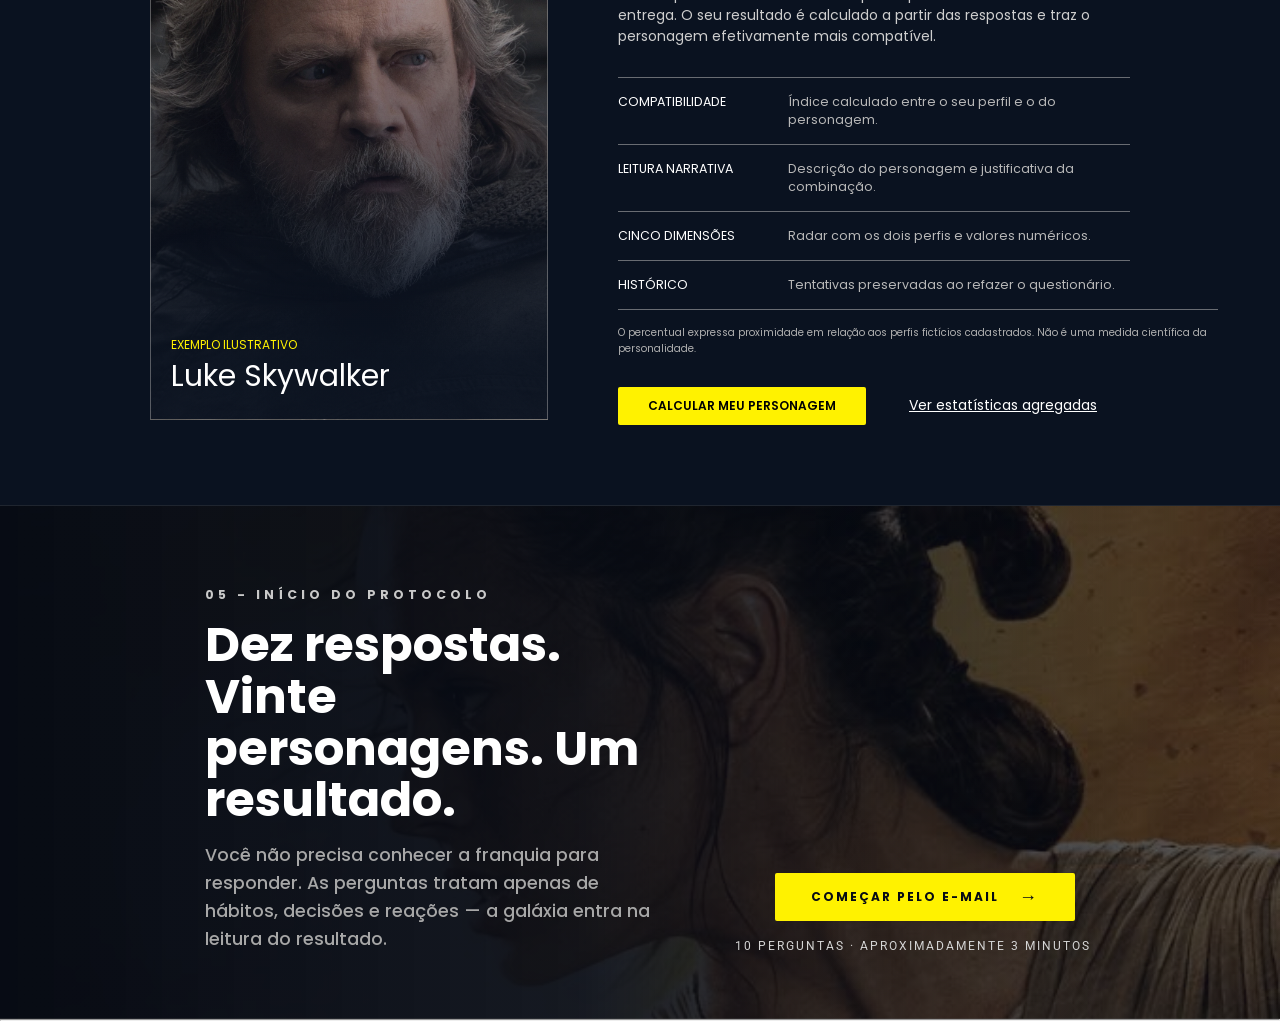
==== commit f2b005e2: "feat: adicionar seção "cta" com texto e link para o quiz" ====
--- a/Front-End/index.html
+++ b/Front-End/index.html
@@ -286,7 +286,17 @@
             </div>
         </section>
 
-        <section class="cta" id="quiz"></section>
+        <section class="cta" id="quiz">
+            <div class="cta_texto">
+                <p class="cta_rotulo">05 - INÍCIO DO PROTOCOLO</p>
+                <h1>Dez respostas. Vinte personagens. Um resultado.</h1>
+                <p class="cta_descricao">Você não precisa conhecer a franquia para responder. As perguntas tratam apenas de hábitos, decisões e reações — a galáxia entra na leitura do resultado.</p>
+            </div>
+            <div class="cta_acao">
+                <a href="./pages/quiz.html">Começar pelo e-mail <span>→</span></a>
+                <p>10 perguntas · aproximadamente 3 minutos</p>
+            </div>
+        </section>
     </main>
 
     <footer>
--- a/Front-End/css/style.css
+++ b/Front-End/css/style.css
@@ -258,6 +258,7 @@
     padding: 80px 150px;
     color: #fff;
     background-color: #0A1220;
+    border-bottom: 1px solid #5555554a;
     /* margin: 80px 0px; */
 }
 
@@ -346,6 +347,7 @@
 
 .cronologia{
     padding: 80px 150px;
+    border-bottom: 1px solid #5555554a;
 }
 
 .div_cronologia{
@@ -500,6 +502,7 @@
     display: flex;
     background-color: #0A1220;
     padding: 80px 150px;
+    border-bottom: 1px solid #5555554a;
 }
 
 .resultado_card{
@@ -617,3 +620,89 @@
     color: #fff200;
     transition: .5s;
 }
+
+.cta{
+    display: grid;
+    grid-template-columns: minmax(0, 1fr) 340px;
+    align-items: end;
+    gap: 80px;
+    min-height: 310px;
+    padding: 80px 205px 65px;
+    color: #fff;
+    background-color: transparent;
+    border-bottom: 1px solid #5555554a;
+    background-image: linear-gradient(to right, #070B14 0%, rgba(7, 11, 20, 0.938) 45%, rgba(7, 11, 20, 0.503) 100%),
+        linear-gradient(to left, #070b1451 0%, rgba(7, 11, 20, 0.056) 45%, rgba(7, 11, 20, 0.001) 100%),
+        url("../img/images.jpg");
+    background-position: top right;
+    background-size: cover;
+}
+
+.cta_texto{
+    display: flex;
+    flex-direction: column;
+    gap: 15px;
+}
+
+.cta_texto .cta_rotulo{
+    color: #c9c9c9;
+    font-size: 1.25rem;
+    font-weight: 700;
+    letter-spacing: 4px;
+}
+
+.cta_texto h1{
+    max-width: 920px;
+    font-size: 4.8rem;
+    line-height: 1.08;
+    font-weight: 700;
+}
+
+.cta_descricao{
+    max-width: 760px;
+    color: #a7a7a7;
+    font-size: 1.75rem;
+    font-weight: 500;
+    line-height: 1.6;
+}
+
+.cta_acao{
+    text-align: right;
+}
+
+.cta_acao a{
+    display: inline-flex;
+    align-items: center;
+    justify-content: center;
+    gap: 20px;
+    width: 300px;
+    padding: 15px 20px;
+    border-radius: 2px;
+    background-color: #fff200;
+    color: #070b14;
+    font-size: 1.2rem;
+    font-weight: 700;
+    letter-spacing: 2px;
+    text-transform: uppercase;
+    text-decoration: none;
+}
+
+.cta_acao a span{
+    font-size: 1.8rem;
+    line-height: 1;
+}
+
+.cta_acao a:hover{
+    filter: brightness(.9);
+    transition: .3s;
+}
+
+.cta_acao p{
+    margin-top: 18px;
+    color: #d5d5d5;
+    font-family: "Roboto", Arial, Helvetica, sans-serif;
+    font-size: 1.15rem;
+    letter-spacing: 2px;
+    text-transform: uppercase;
+    white-space: nowrap;
+}
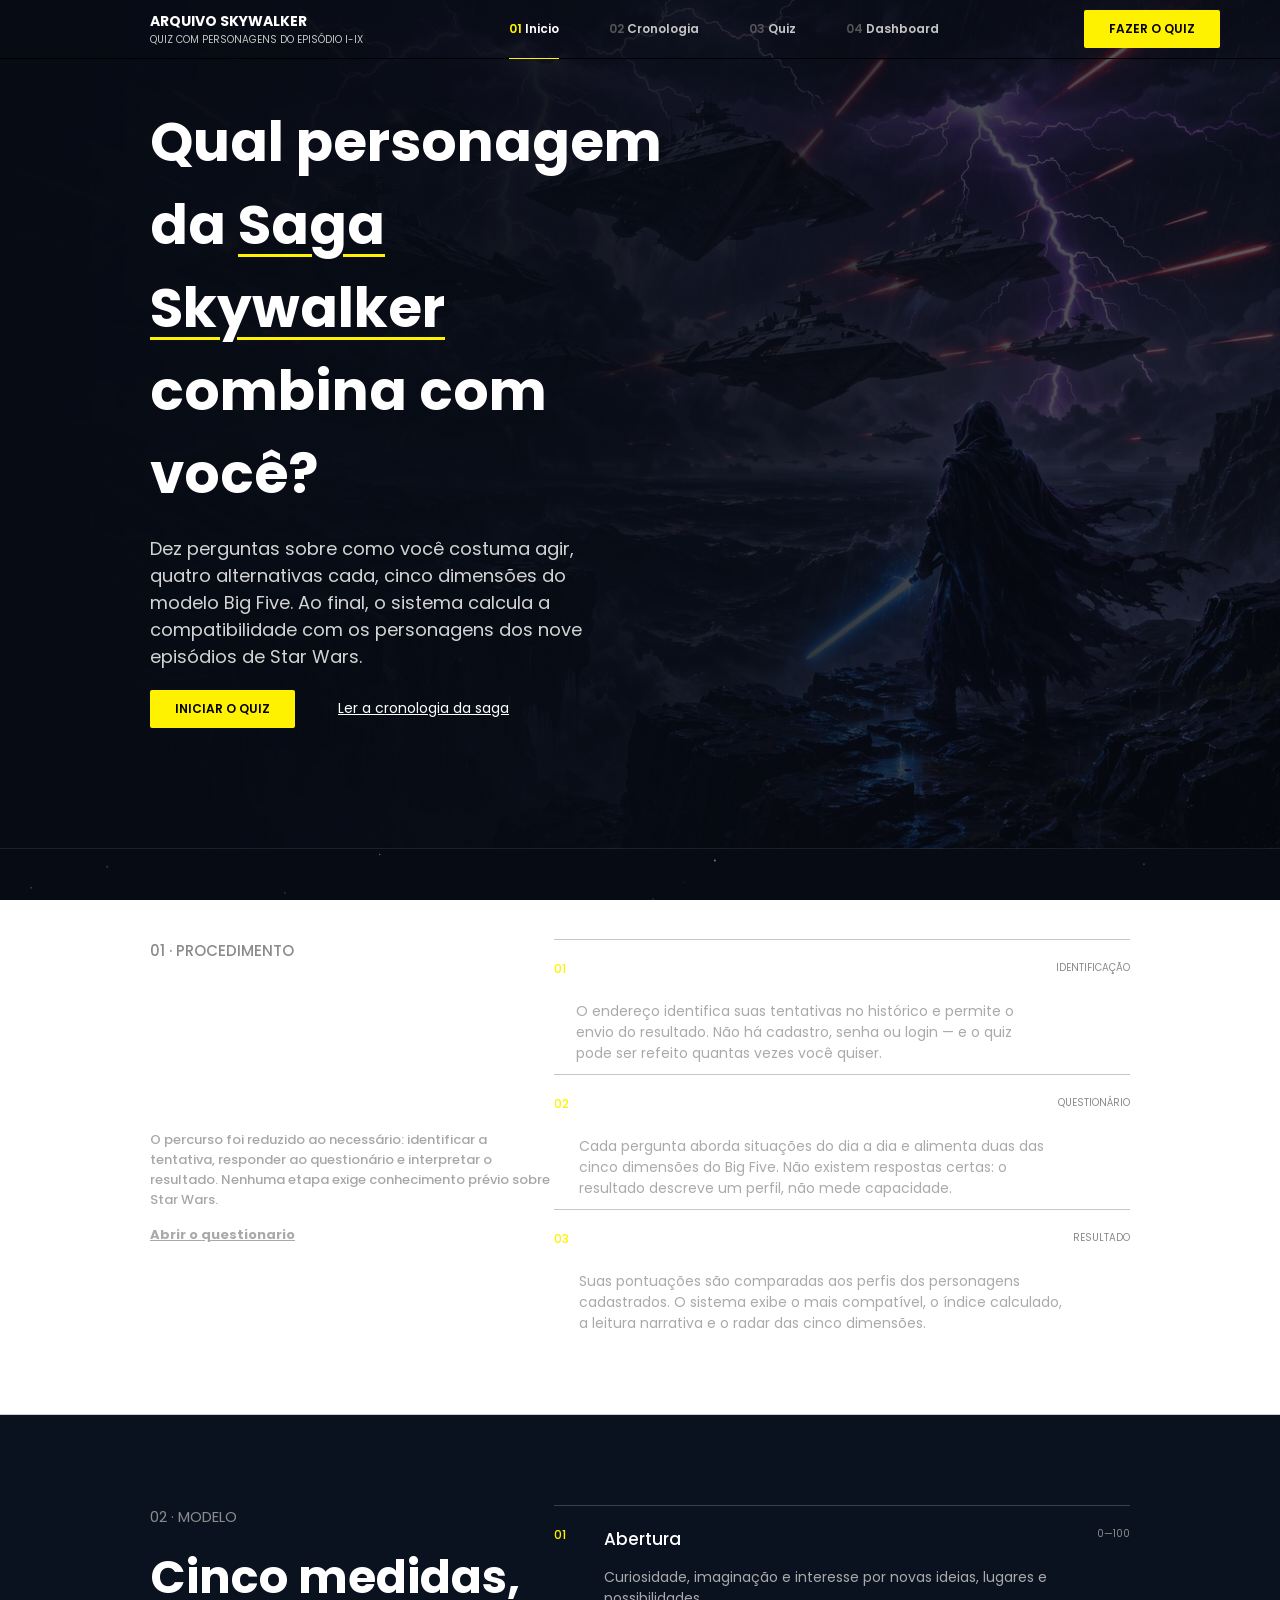
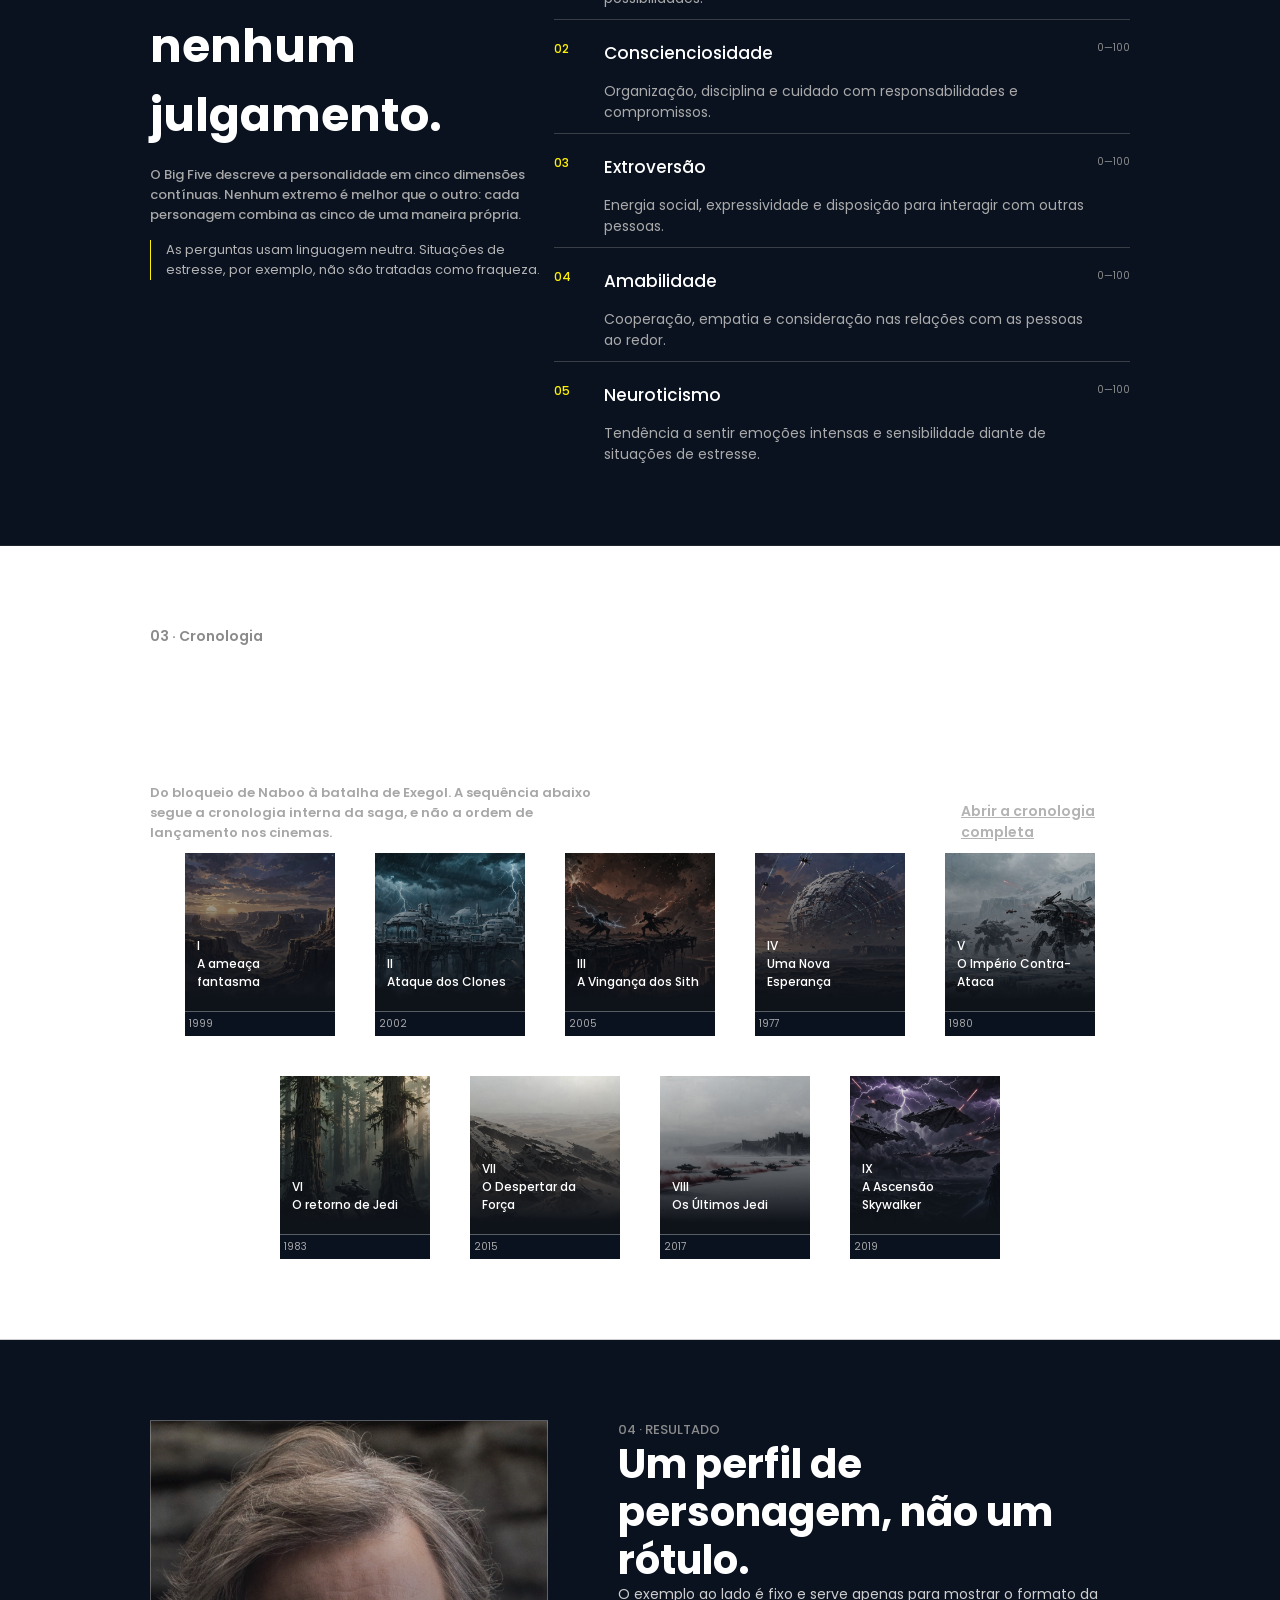
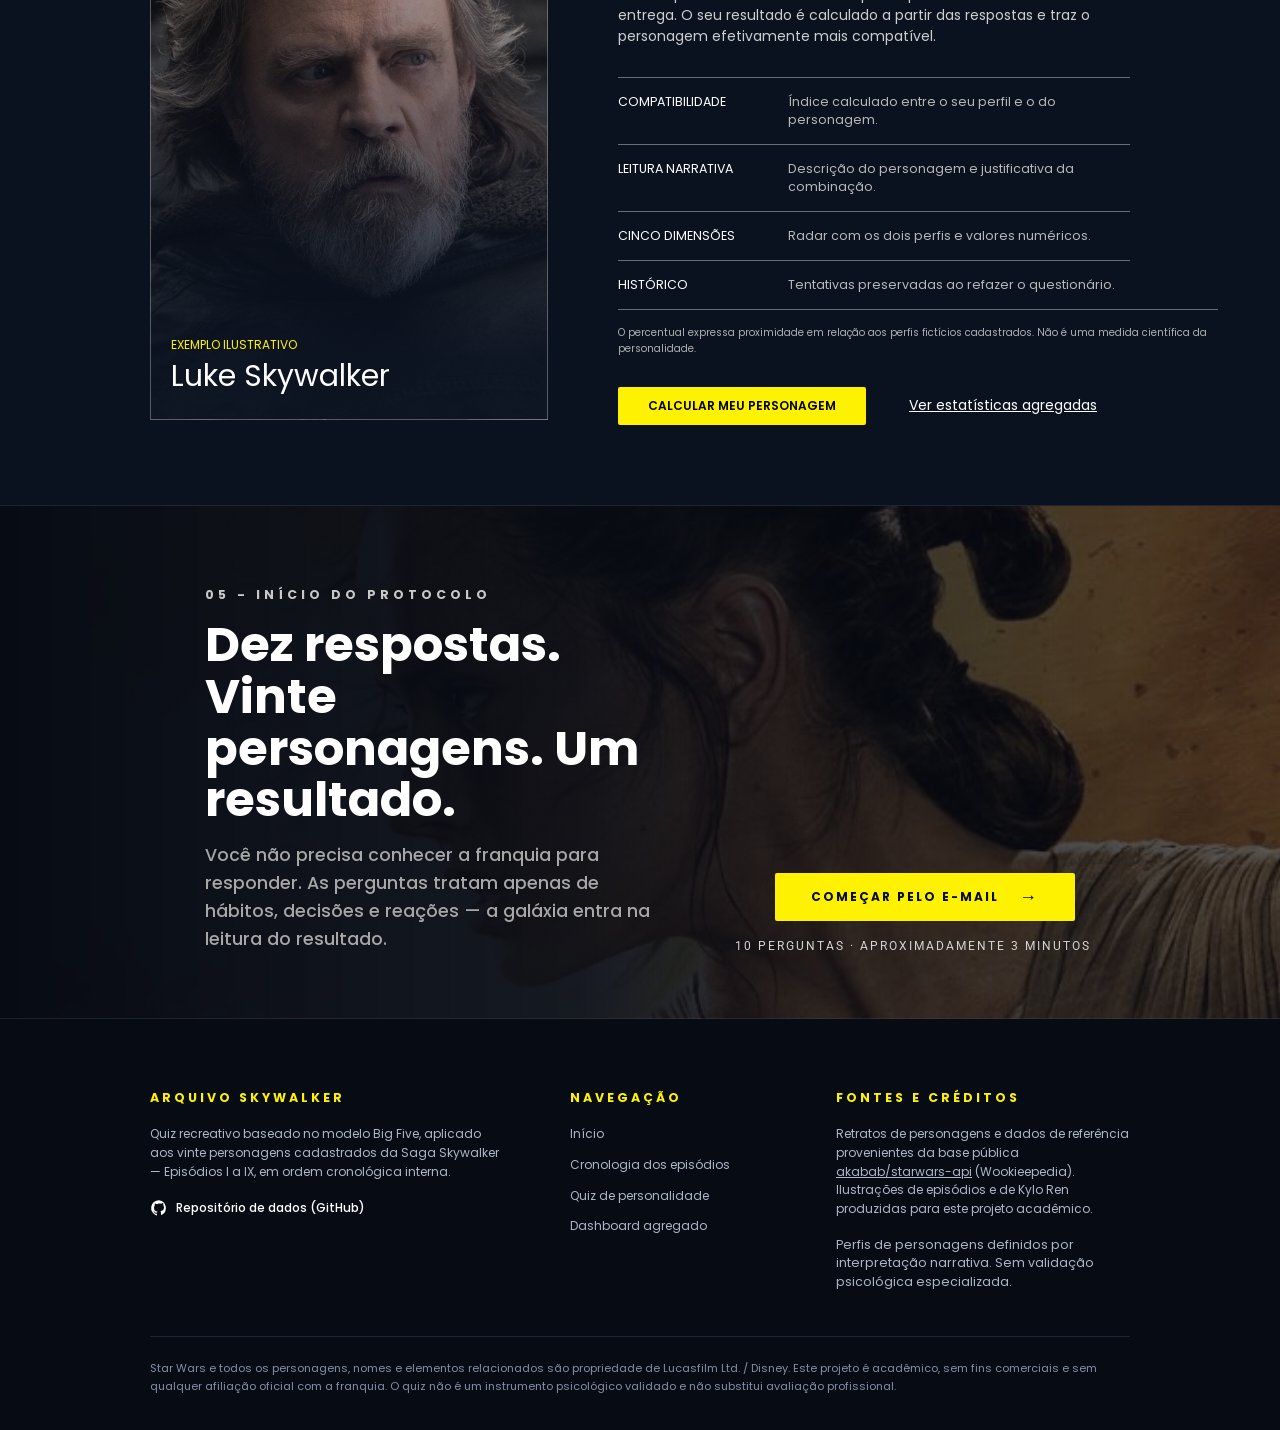
==== commit 9304ada2: "feat: adicionar rodapé com informações sobre o projeto, navegação e créditos" ====
--- a/Front-End/index.html
+++ b/Front-End/index.html
@@ -300,13 +300,36 @@
     </main>
 
     <footer>
-        <div>
-            <div></div>
-            <div></div>
-            <div></div>
+        <div class="footer_conteudo">
+            <div class="footer_coluna footer_sobre">
+                <h2>Arquivo Skywalker</h2>
+                <p>Quiz recreativo baseado no modelo Big Five, aplicado aos vinte personagens cadastrados da Saga Skywalker — Episódios I a IX, em ordem cronológica interna.</p>
+                <a href="https://github.com/AndreySebastian01/ProjetoIndividual" target="_blank" rel="noopener noreferrer">
+                    <svg viewBox="0 0 24 24" aria-hidden="true">
+                        <path d="M12 1.5A10.5 10.5 0 0 0 8.68 21.96c.52.09.71-.23.71-.51v-1.86c-2.91.63-3.52-1.23-3.52-1.23-.47-1.21-1.16-1.53-1.16-1.53-.95-.65.07-.64.07-.64 1.05.07 1.61 1.08 1.61 1.08.94 1.61 2.45 1.14 3.04.87.09-.68.37-1.14.67-1.41-2.32-.26-4.76-1.16-4.76-5.15 0-1.14.41-2.07 1.08-2.8-.11-.26-.47-1.33.1-2.77 0 0 .88-.28 2.88 1.07A10 10 0 0 1 12 6.01c.89 0 1.77.12 2.6.35 2-1.35 2.87-1.07 2.87-1.07.57 1.44.21 2.51.1 2.77.67.73 1.08 1.66 1.08 2.8 0 4-2.44 4.88-4.77 5.14.38.32.71.96.71 1.94v2.88c0 .28.19.61.72.51A10.5 10.5 0 0 0 12 1.5Z"/>
+                    </svg>
+                    Repositório de dados (GitHub)
+                </a>
+            </div>
+
+            <nav class="footer_coluna footer_navegacao" aria-label="Navegação do rodapé">
+                <h2>Navegação</h2>
+                <a href="#inicio">Início</a>
+                <a href="#cronologia">Cronologia dos episódios</a>
+                <a href="#quiz">Quiz de personalidade</a>
+                <a href="./pages/dash.html">Dashboard agregado</a>
+            </nav>
+
+            <div class="footer_coluna footer_creditos">
+                <h2>Fontes e créditos</h2>
+                <p>Retratos de personagens e dados de referência provenientes da base pública <a href="https://akabab.github.io/starwars-api/" target="_blank" rel="noopener noreferrer">akabab/starwars-api</a> (Wookieepedia). Ilustrações de episódios e de Kylo Ren produzidas para este projeto acadêmico.</p>
+                <p class="footer_aviso">Perfis de personagens definidos por interpretação narrativa. Sem validação psicológica especializada.</p>
+            </div>
         </div>
         <hr>
-        <div></div>
+        <div class="footer_legal">
+            Star Wars e todos os personagens, nomes e elementos relacionados são propriedade de Lucasfilm Ltd. / Disney. Este projeto é acadêmico, sem fins comerciais e sem qualquer afiliação oficial com a franquia. O quiz não é um instrumento psicológico validado e não substitui avaliação profissional.
+        </div>
     </footer>
 
     <script>
--- a/Front-End/css/style.css
+++ b/Front-End/css/style.css
@@ -706,3 +706,107 @@
     text-transform: uppercase;
     white-space: nowrap;
 }
+
+footer{
+    min-height: 410px;
+    padding: 70px 150px 35px;
+    color: #aeb7c8;
+    background-color: #070b14;
+}
+
+.footer_conteudo{
+    display: grid;
+    grid-template-columns: 1.25fr 0.7fr 1.05fr;
+    gap: 70px;
+}
+
+.footer_coluna{
+    min-width: 0;
+}
+
+.footer_coluna h2{
+    margin-bottom: 18px;
+    color: #fff200;
+    font-size: 1.25rem;
+    font-weight: 700;
+    letter-spacing: 3px;
+    text-transform: uppercase;
+}
+
+.footer_coluna p,
+.footer_coluna a{
+    font-size: 1.2rem;
+    line-height: 1.55;
+}
+
+.footer_sobre p{
+    max-width: 450px;
+}
+
+.footer_sobre > a{
+    display: flex;
+    align-items: center;
+    gap: 8px;
+    margin-top: 18px;
+    color: #fff;
+    font-weight: 500;
+    text-decoration: none;
+}
+
+.footer_sobre > a svg{
+    width: 18px;
+    height: 18px;
+    fill: currentColor;
+}
+
+.footer_sobre > a:hover{
+    color: #fff200;
+}
+
+.footer_navegacao{
+    display: flex;
+    flex-direction: column;
+}
+
+.footer_navegacao a{
+    margin-bottom: 12px;
+    color: #aeb7c8;
+    text-decoration: none;
+}
+
+.footer_navegacao a:hover,
+.footer_creditos a:hover{
+    color: #fff200;
+}
+
+.footer_creditos{
+    max-width: 520px;
+}
+
+.footer_creditos p{
+    margin-bottom: 18px;
+}
+
+.footer_creditos a{
+    color: #aeb7c8;
+}
+
+.footer_creditos .footer_aviso{
+    margin-bottom: 0;
+    font-size: 1.25rem;
+    line-height: 1.45;
+}
+
+footer hr{
+    height: 1px;
+    margin: 45px 0 22px;
+    border: 0;
+    background-color: #1d2637;
+}
+
+.footer_legal{
+    max-width: 1500px;
+    color: #8290a7;
+    font-size: 1.1rem;
+    line-height: 1.65;
+}
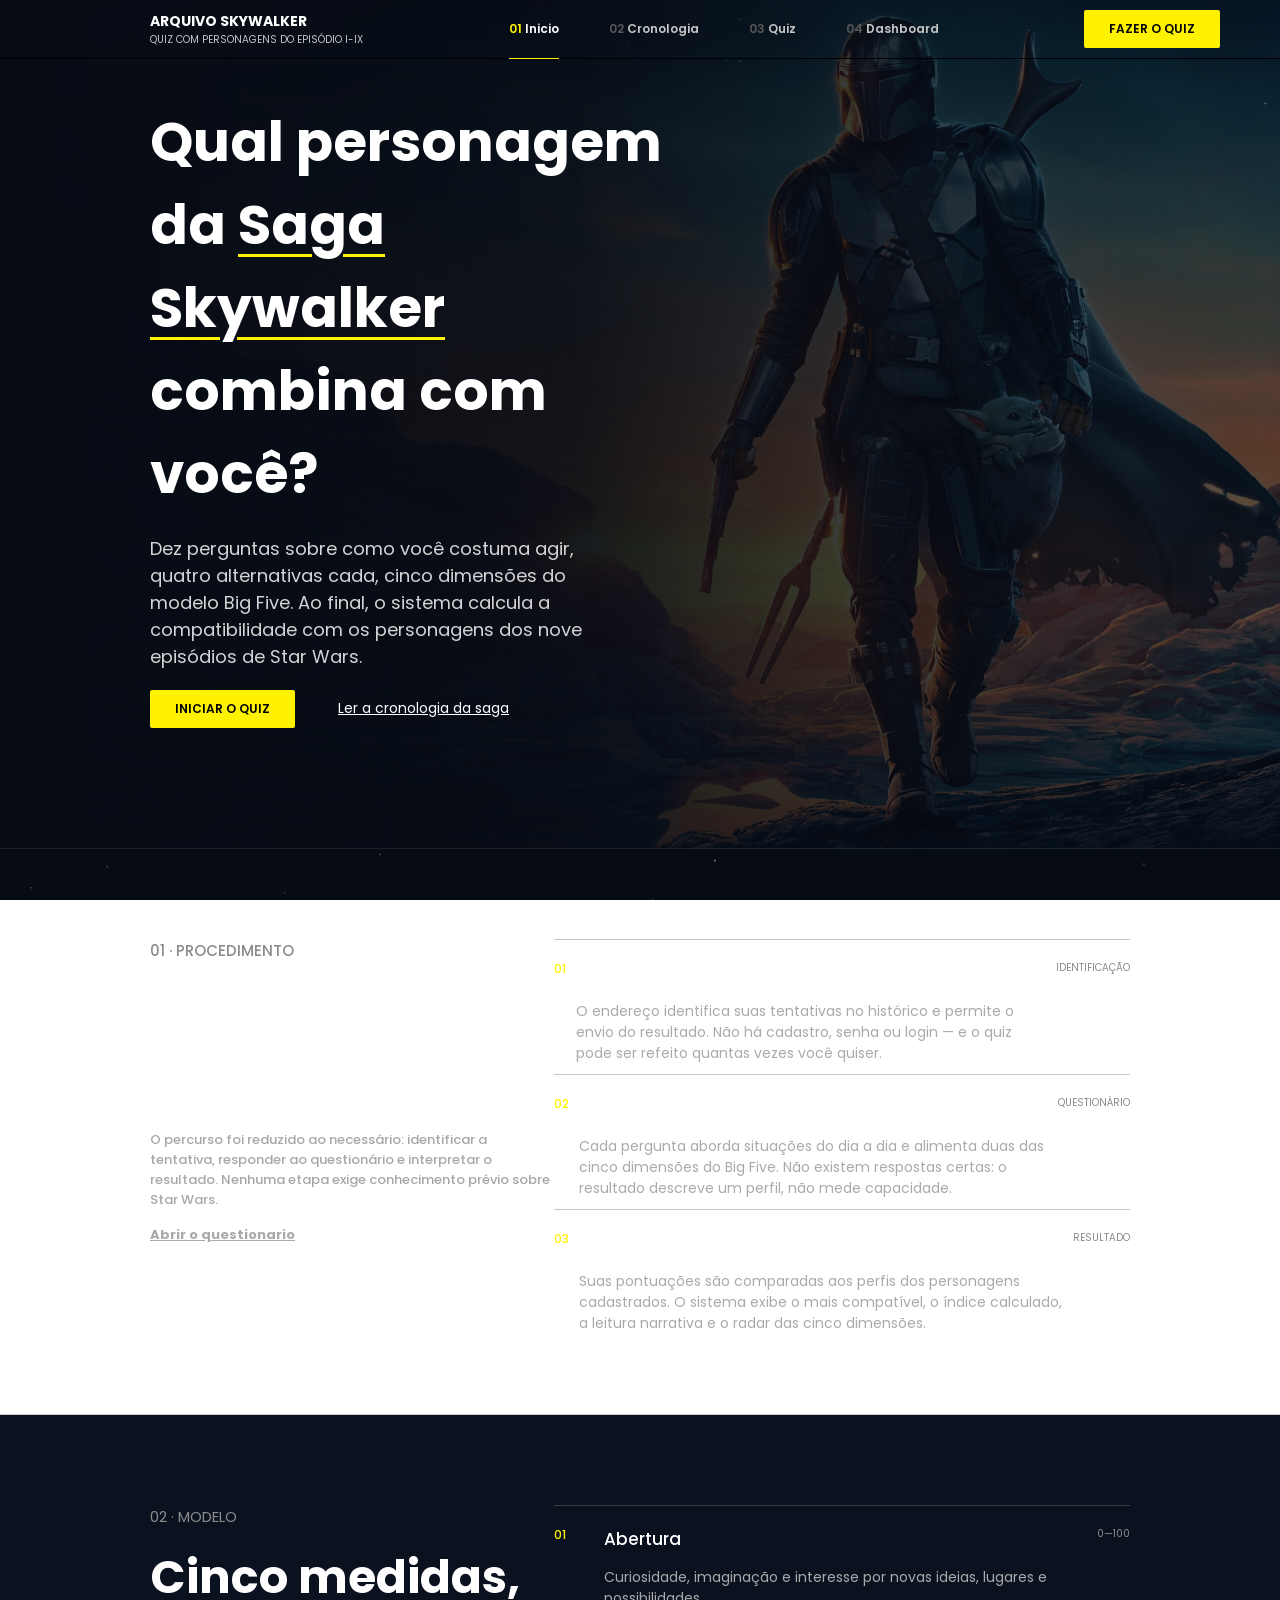
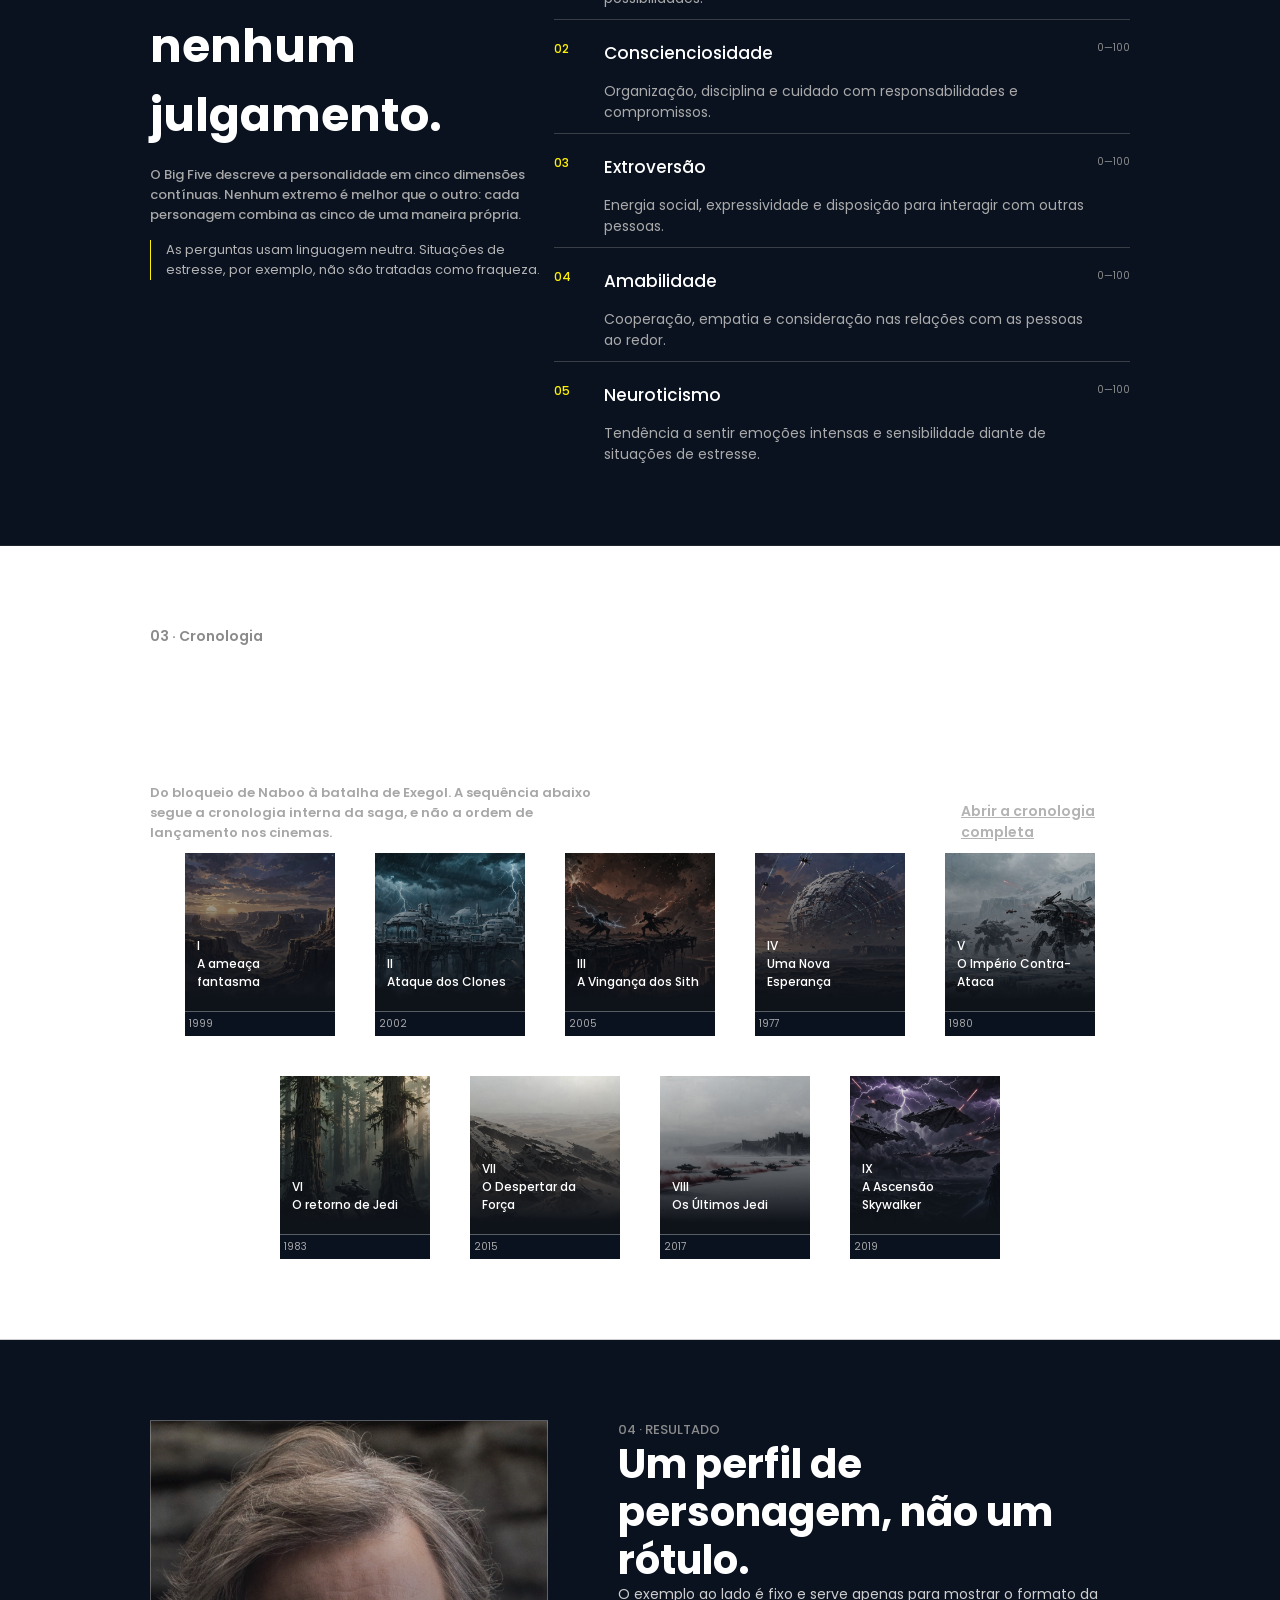
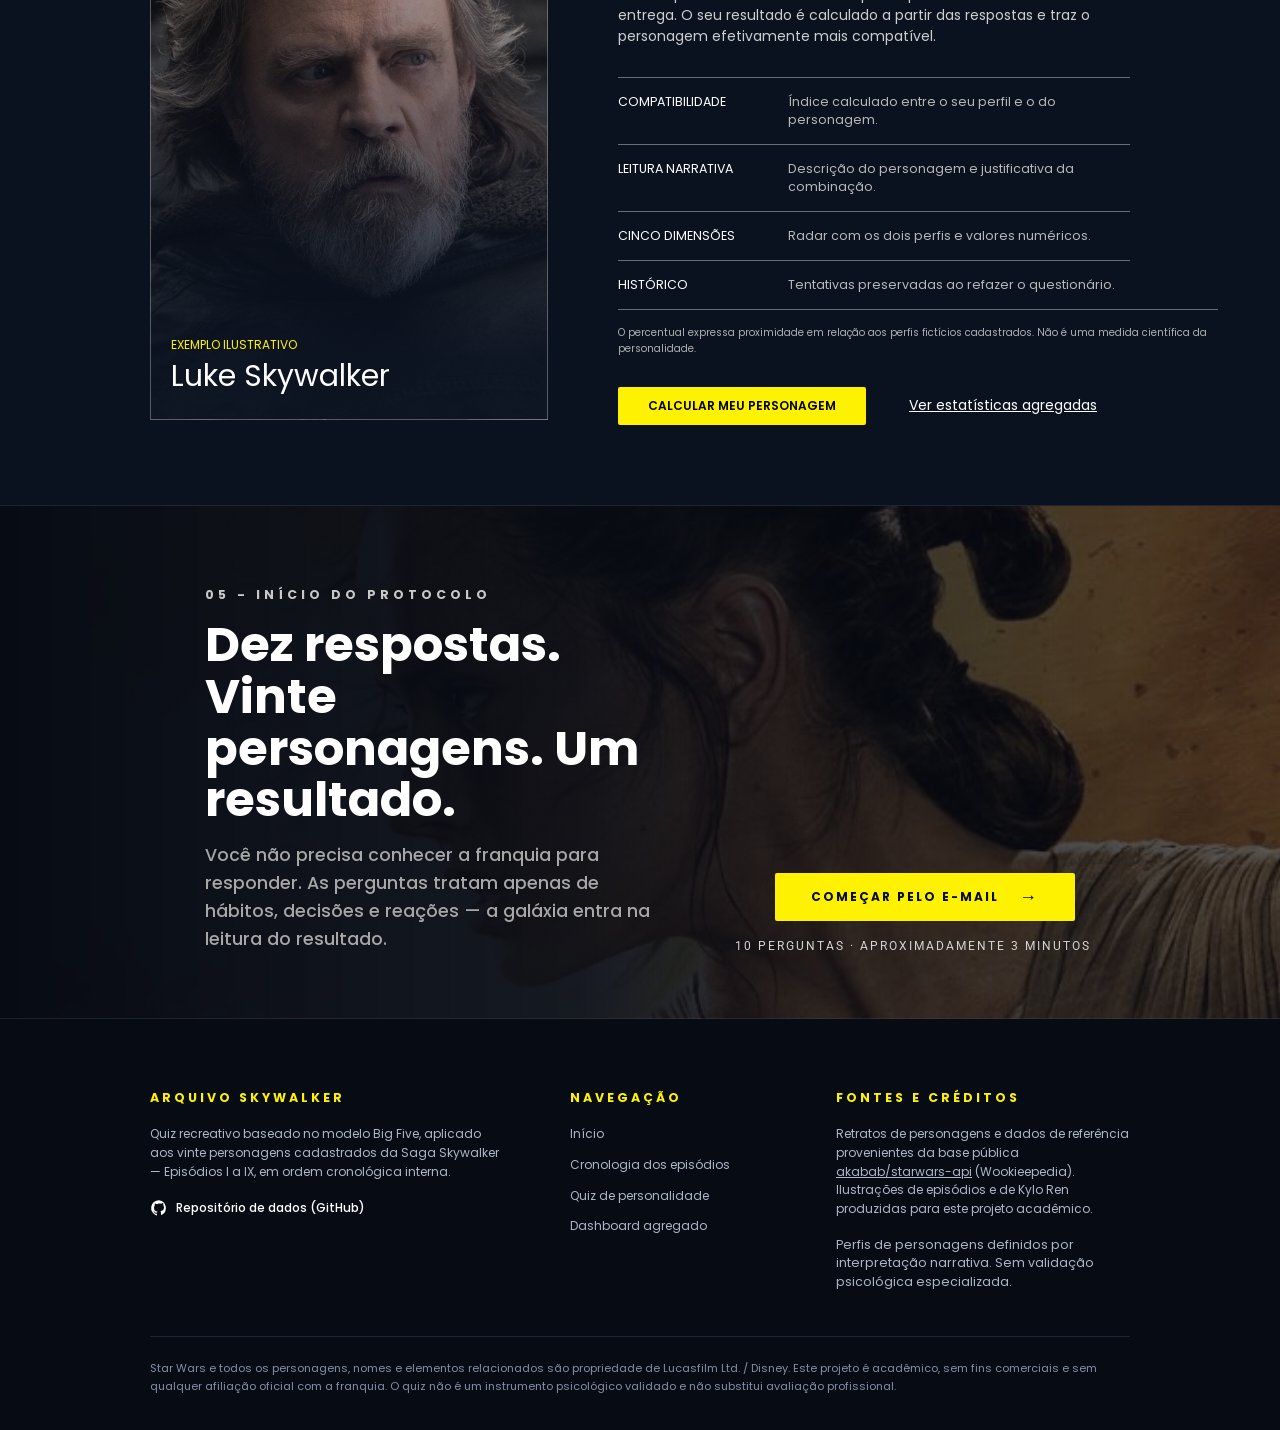
==== commit b8594b0e: "refactor: mudando de const para let para variaveis de menu e header" ====
--- a/Front-End/index.html
+++ b/Front-End/index.html
@@ -17,7 +17,7 @@
             <p>QUIZ COM PERSONAGENS DO EPISÓDIO I-IX</p>
         </div>
 
-        <nav class="navHeader" aria-label="Navegação principal">
+        <nav class="navHeader" id="menuNavegacao" aria-label="Navegação principal">
             <ol>
                 <li class="ativo"><a href="#inicio">Inicio</a></li>
                 <li><a href="#cronologia">Cronologia</a></li>
@@ -28,6 +28,11 @@
         <div class="div_buttonsHeader">
             <a href="#quiz" class="botaoQuiz">Fazer o Quiz</a>
         </div>
+        <button class="menuHamburguer" type="button" aria-label="Abrir menu" aria-expanded="false" aria-controls="menuNavegacao">
+            <span></span>
+            <span></span>
+            <span></span>
+        </button>
     </header>
 
     <main>
@@ -333,7 +338,7 @@
     </footer>
 
     <script>
-        const itensMenu = document.querySelectorAll(".navHeader ol li");
+        let itensMenu = document.querySelectorAll(".navHeader ol li");
 
         itensMenu.forEach((item) => {
             item.querySelector("a").addEventListener("click", () => {
@@ -344,11 +349,44 @@
             });
         });
 
-        const header = document.querySelector("header");
-        const hero = document.querySelector(".hero");
-
-        const atualizarHeader = () => {
-            const limiteDeRolagem = 80;
+        let menuHamburguer = document.querySelector(".menuHamburguer");
+        let menuNavegacao = document.querySelector(".navHeader");
+
+        let fecharMenu = () => {
+            menuHamburguer.classList.remove("aberto");
+            menuNavegacao.classList.remove("aberto");
+            menuHamburguer.setAttribute("aria-expanded", "false");
+            menuHamburguer.setAttribute("aria-label", "Abrir menu");
+        };
+
+        menuHamburguer.addEventListener("click", () => {
+            let estaAberto = menuHamburguer.classList.toggle("aberto");
+            menuNavegacao.classList.toggle("aberto", estaAberto);
+            menuHamburguer.setAttribute("aria-expanded", String(estaAberto));
+            menuHamburguer.setAttribute("aria-label", estaAberto ? "Fechar menu" : "Abrir menu");
+        });
+
+        document.querySelectorAll(".navHeader a").forEach((link) => {
+            link.addEventListener("click", fecharMenu);
+        });
+
+        document.addEventListener("keydown", (evento) => {
+            if (evento.key === "Escape") {
+                fecharMenu();
+            }
+        });
+
+        window.addEventListener("resize", () => {
+            if (window.innerWidth > 900) {
+                fecharMenu();
+            }
+        });
+
+        let header = document.querySelector("header");
+        let hero = document.querySelector(".hero");
+
+        let atualizarHeader = () => {
+            let limiteDeRolagem = 80;
             header.classList.toggle("header-solid", window.scrollY > limiteDeRolagem);
         };
 
--- a/Front-End/css/style.css
+++ b/Front-End/css/style.css
@@ -45,6 +45,10 @@
 
 header.header-solid{
     background-color: #070B14;
+}
+
+.menuHamburguer{
+    display: none;
 }
 
 header h1{
@@ -139,7 +143,7 @@
         linear-gradient(to right, #070B14 0%, rgba(7, 11, 20, 0.938) 45%, rgba(7, 11, 20, 0.503) 100%),
         linear-gradient(to left, #070b1451 0%, rgba(7, 11, 20, 0.056) 45%, rgba(7, 11, 20, 0.001) 100%),
         url("../img/fundoSecaoHero.jpg");
-    background-position: center;
+    background-position: top center;
     background-size: cover;
     padding-left: 150px;
     padding-top: 100px;
@@ -810,3 +814,442 @@
     font-size: 1.1rem;
     line-height: 1.65;
 }
+
+@media (max-width: 1100px){
+    header{
+        padding-left: 60px;
+        padding-right: 60px;
+    }
+
+    .navHeader ol li{
+        margin: 0 12px;
+    }
+
+    .hero,
+    .comoFunciona,
+    .modelo,
+    .cronologia,
+    .resultado,
+    footer{
+        padding-left: 60px;
+        padding-right: 60px;
+    }
+
+    .hero h1{
+        width: min(650px, 70vw);
+    }
+
+    .hero p{
+        width: min(600px, 65vw);
+    }
+
+    .comoFunciona ol li,
+    .modelo ol li{
+        width: 48vw;
+    }
+
+    .div_modelo_texto,
+    .div_comoFunciona_texto{
+        flex: 0 0 38%;
+    }
+
+    .resultado_card{
+        width: 38vw;
+    }
+
+    .div_texto_resultado{
+        width: calc(62vw - 130px);
+    }
+
+    .p_resultado3{
+        width: 100%;
+    }
+
+    .cta{
+        padding-left: 60px;
+        padding-right: 60px;
+        gap: 40px;
+    }
+}
+
+@media (max-width: 900px){
+    header{
+        padding: 12px 30px;
+    }
+
+    .navHeader{
+        display: none;
+    }
+
+    .menuHamburguer{
+        display: flex;
+        width: 44px;
+        height: 44px;
+        padding: 10px;
+        border: 1px solid #ffffff38;
+        border-radius: 3px;
+        background: transparent;
+        cursor: pointer;
+        flex-direction: column;
+        align-items: center;
+        justify-content: center;
+        gap: 5px;
+        flex-shrink: 0;
+        position: relative;
+        z-index: 1101;
+    }
+
+    .menuHamburguer span{
+        display: block;
+        width: 22px;
+        height: 2px;
+        background-color: #fff;
+        transition: transform .25s ease, opacity .25s ease;
+    }
+
+    .menuHamburguer.aberto span:nth-child(1){
+        transform: translateY(7px) rotate(45deg);
+    }
+
+    .menuHamburguer.aberto span:nth-child(2){
+        opacity: 0;
+    }
+
+    .menuHamburguer.aberto span:nth-child(3){
+        transform: translateY(-7px) rotate(-45deg);
+    }
+
+    .navHeader.aberto{
+        position: fixed;
+        top: 0;
+        right: 0;
+        width: min(82vw, 320px);
+        height: 100vh;
+        height: 100dvh;
+        display: block;
+        z-index: 1100;
+        padding: 90px 30px 30px;
+        border-left: 1px solid #ffffff18;
+        background-color: #070b14;
+        box-shadow: -15px 0 35px rgba(0, 0, 0, .55);
+        animation: abrirSidebar .25s ease-out;
+    }
+
+    .navHeader.aberto ol{
+        flex-direction: column;
+        gap: 4px;
+    }
+
+    .navHeader.aberto ol li{
+        margin: 0;
+        padding: 12px 0;
+        font-size: 1.4rem;
+    }
+
+    .navHeader.aberto ol li.ativo::after{
+        bottom: 4px;
+        width: 45px;
+    }
+
+    @keyframes abrirSidebar{
+        from{
+            transform: translateX(100%);
+        }
+        to{
+            transform: translateX(0);
+        }
+    }
+
+    .hero,
+    .comoFunciona,
+    .modelo,
+    .cronologia,
+    .resultado,
+    footer{
+        padding-left: 30px;
+        padding-right: 30px;
+    }
+
+    .hero{
+        padding-top: 110px;
+        padding-bottom: 80px;
+    }
+
+    .hero h1{
+        width: 80%;
+        font-size: 4.6rem;
+    }
+
+    .hero p{
+        width: 75%;
+    }
+
+    .comoFunciona,
+    .modelo{
+        gap: 45px;
+    }
+
+    .comoFunciona ol li,
+    .modelo ol li{
+        width: 52vw;
+    }
+
+    .div_comoFunciona_texto p,
+    .modelo_p_intro,
+    .modelo_p_aviso{
+        width: 100%;
+    }
+
+    .div_cronologia{
+        gap: 30px;
+        align-items: center;
+    }
+
+    .div_cronologia div p{
+        width: min(470px, 55vw);
+    }
+
+    .resultado_card{
+        width: 42vw;
+    }
+
+    .div_texto_resultado{
+        width: calc(58vw - 100px);
+        margin-left: 40px;
+    }
+
+    .cta{
+        grid-template-columns: 1fr;
+        gap: 35px;
+        padding: 60px 30px;
+    }
+
+    .cta_acao{
+        text-align: left;
+    }
+
+    .footer_conteudo{
+        grid-template-columns: 1fr 1fr;
+        gap: 40px;
+    }
+
+    .footer_creditos{
+        grid-column: 1 / -1;
+    }
+}
+
+@media (max-width: 700px){
+    html{
+        font-size: 58%;
+    }
+
+    header{
+        min-height: 60px;
+        padding: 10px 20px;
+    }
+
+    .div_buttonsHeader{
+        display: none;
+    }
+
+    .tituloHeader p{
+        display: none;
+    }
+
+    .div_buttonsHeader .botaoQuiz{
+        padding: 8px 14px;
+    }
+
+    .hero,
+    .comoFunciona,
+    .modelo,
+    .cronologia,
+    .resultado,
+    .cta,
+    footer{
+        padding-left: 20px;
+        padding-right: 20px;
+    }
+
+    .hero h1{
+        width: 100%;
+        font-size: 3.8rem;
+    }
+
+    .hero p{
+        width: 100%;
+    }
+
+    .div_linksHero{
+        display: flex;
+        align-items: flex-start;
+        flex-direction: column;
+        gap: 18px;
+    }
+
+    .div_linksHero a:nth-child(2){
+        margin-left: 0;
+    }
+
+    .comoFunciona,
+    .modelo,
+    .resultado{
+        flex-direction: column;
+    }
+
+    .comoFunciona ol,
+    .modelo ol,
+    .comoFunciona ol li,
+    .modelo ol li{
+        width: 100%;
+    }
+
+    .div_comoFunciona_texto,
+    .div_modelo_texto{
+        flex: none;
+        width: 100%;
+        margin-bottom: 25px;
+    }
+
+    .div_comoFunciona_texto h1,
+    .div_modelo_texto h1,
+    .div_cronologia div h1,
+    .div_texto_resultado h1,
+    .cta_texto h1{
+        font-size: 3.6rem;
+    }
+
+    .div_cronologia{
+        align-items: flex-start;
+        flex-direction: column;
+        gap: 20px;
+    }
+
+    .div_cronologia div p{
+        width: 100%;
+    }
+
+    .cronologia ol{
+        gap: 20px;
+    }
+
+    .card_cronologia{
+        width: calc((100vw - 80px) / 2);
+        max-width: 150px;
+    }
+
+    .card_cronologia .card{
+        width: 100%;
+    }
+
+    .resultado_card{
+        width: 100%;
+        height: min(520px, 110vw);
+    }
+
+    .div_texto_resultado{
+        width: 100%;
+        margin: 35px 0 0;
+    }
+
+    .div_texto_resultado ol li{
+        grid-template-columns: 140px 1fr;
+    }
+
+    .resultado_botoes{
+        display: flex;
+        flex-direction: column;
+        align-items: flex-start;
+        gap: 15px;
+    }
+
+    .resultado_botoes a:nth-child(2){
+        margin-left: 0;
+    }
+
+    .cta_texto .cta_rotulo{
+        letter-spacing: 2px;
+    }
+
+    .cta_acao a{
+        width: 100%;
+        max-width: 300px;
+    }
+
+    .cta_acao p{
+        white-space: normal;
+    }
+
+    footer{
+        padding-top: 50px;
+        padding-bottom: 30px;
+    }
+
+    .footer_conteudo{
+        grid-template-columns: 1fr;
+    }
+
+    .footer_creditos{
+        grid-column: auto;
+    }
+}
+
+@media (max-width: 420px){
+    header{
+        padding-left: 15px;
+        padding-right: 15px;
+    }
+
+    header h1{
+        font-size: 1.2rem;
+    }
+
+    .div_buttonsHeader .botaoQuiz{
+        font-size: 1rem;
+        padding: 7px 10px;
+    }
+
+    .hero,
+    .comoFunciona,
+    .modelo,
+    .cronologia,
+    .resultado,
+    .cta,
+    footer{
+        padding-left: 15px;
+        padding-right: 15px;
+    }
+
+    .hero h1{
+        font-size: 3.2rem;
+    }
+
+    .comoFunciona ol li,
+    .modelo ol li{
+        gap: 6px;
+    }
+
+    .modelo ol li > p{
+        display: none;
+    }
+
+    .div_texto_resultado ol li{
+        grid-template-columns: 1fr;
+        grid-template-areas:
+            "item-1"
+            "item-2";
+    }
+
+    .div_texto_resultado ol li p{
+        padding: 8px 0;
+    }
+
+    .resultado_botoes a:first-child{
+        width: 100%;
+        text-align: center;
+    }
+
+    .cta_texto h1{
+        font-size: 3rem;
+    }
+}
